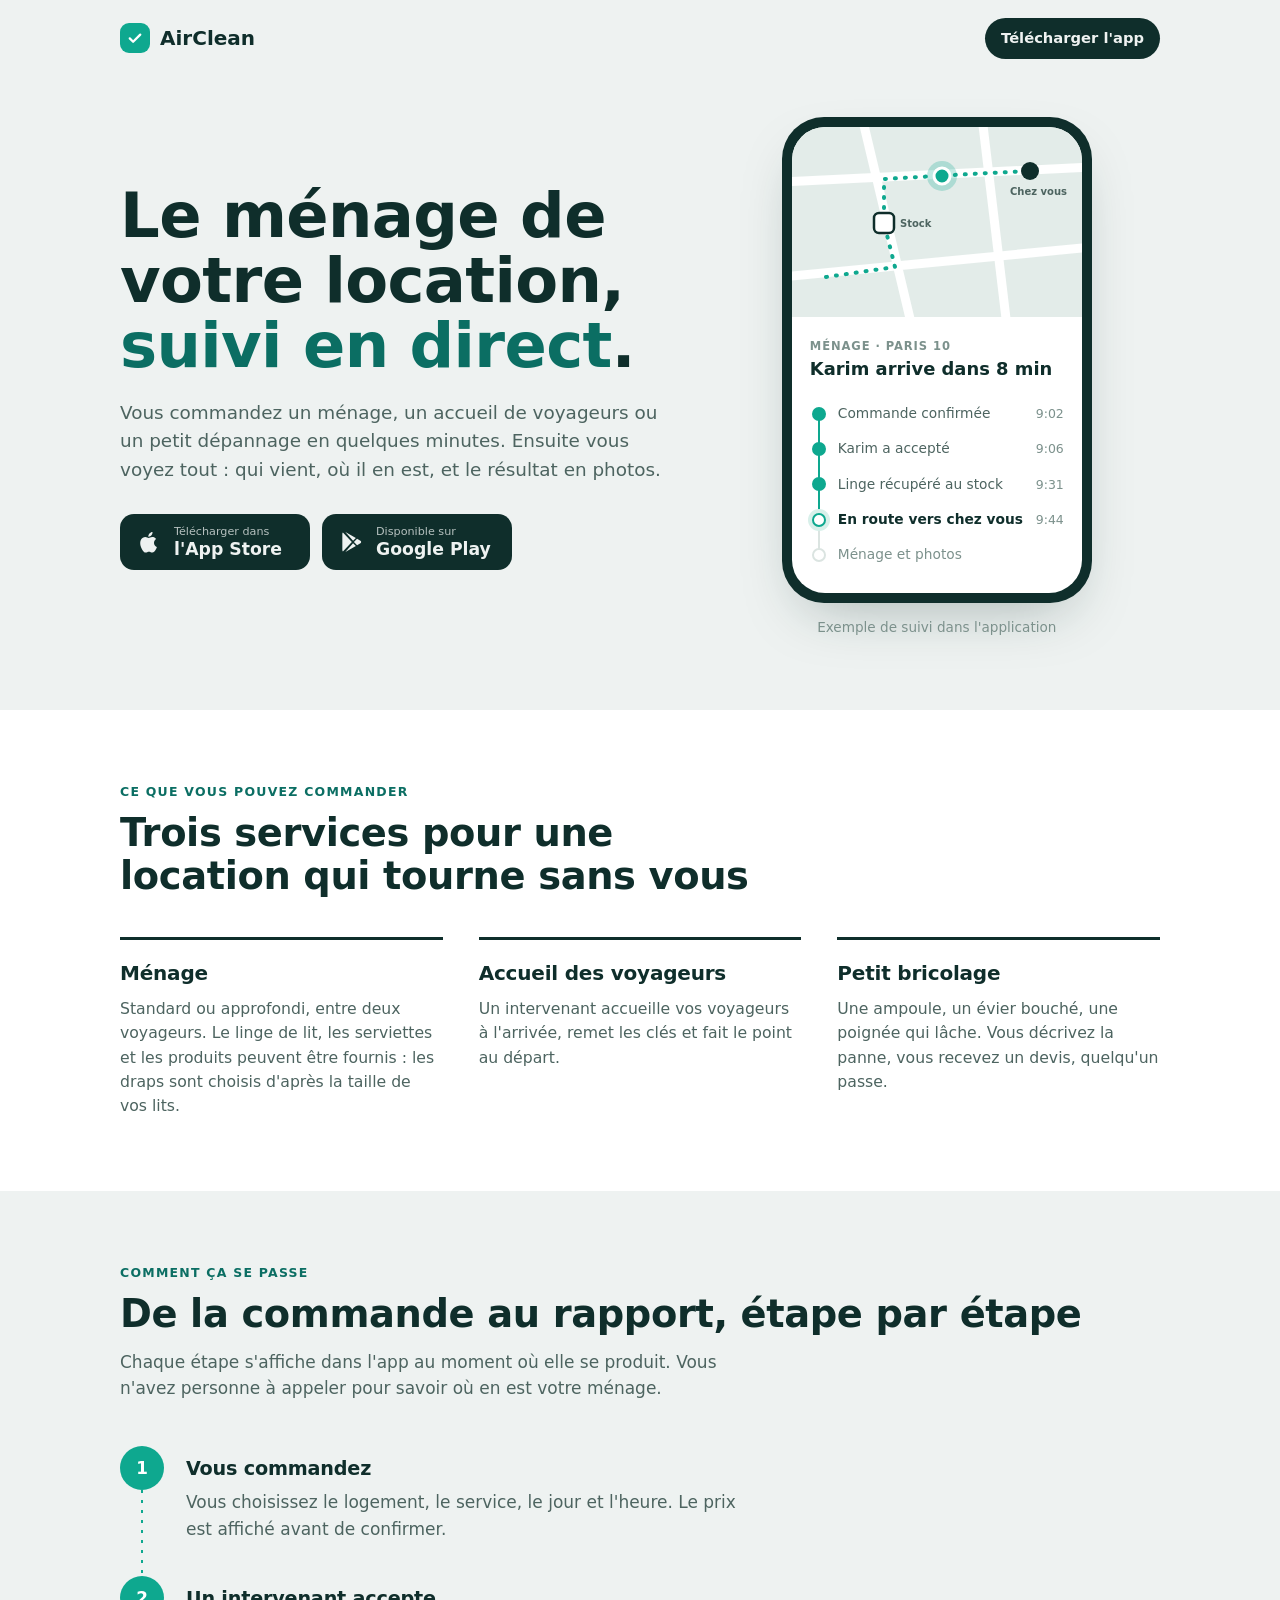
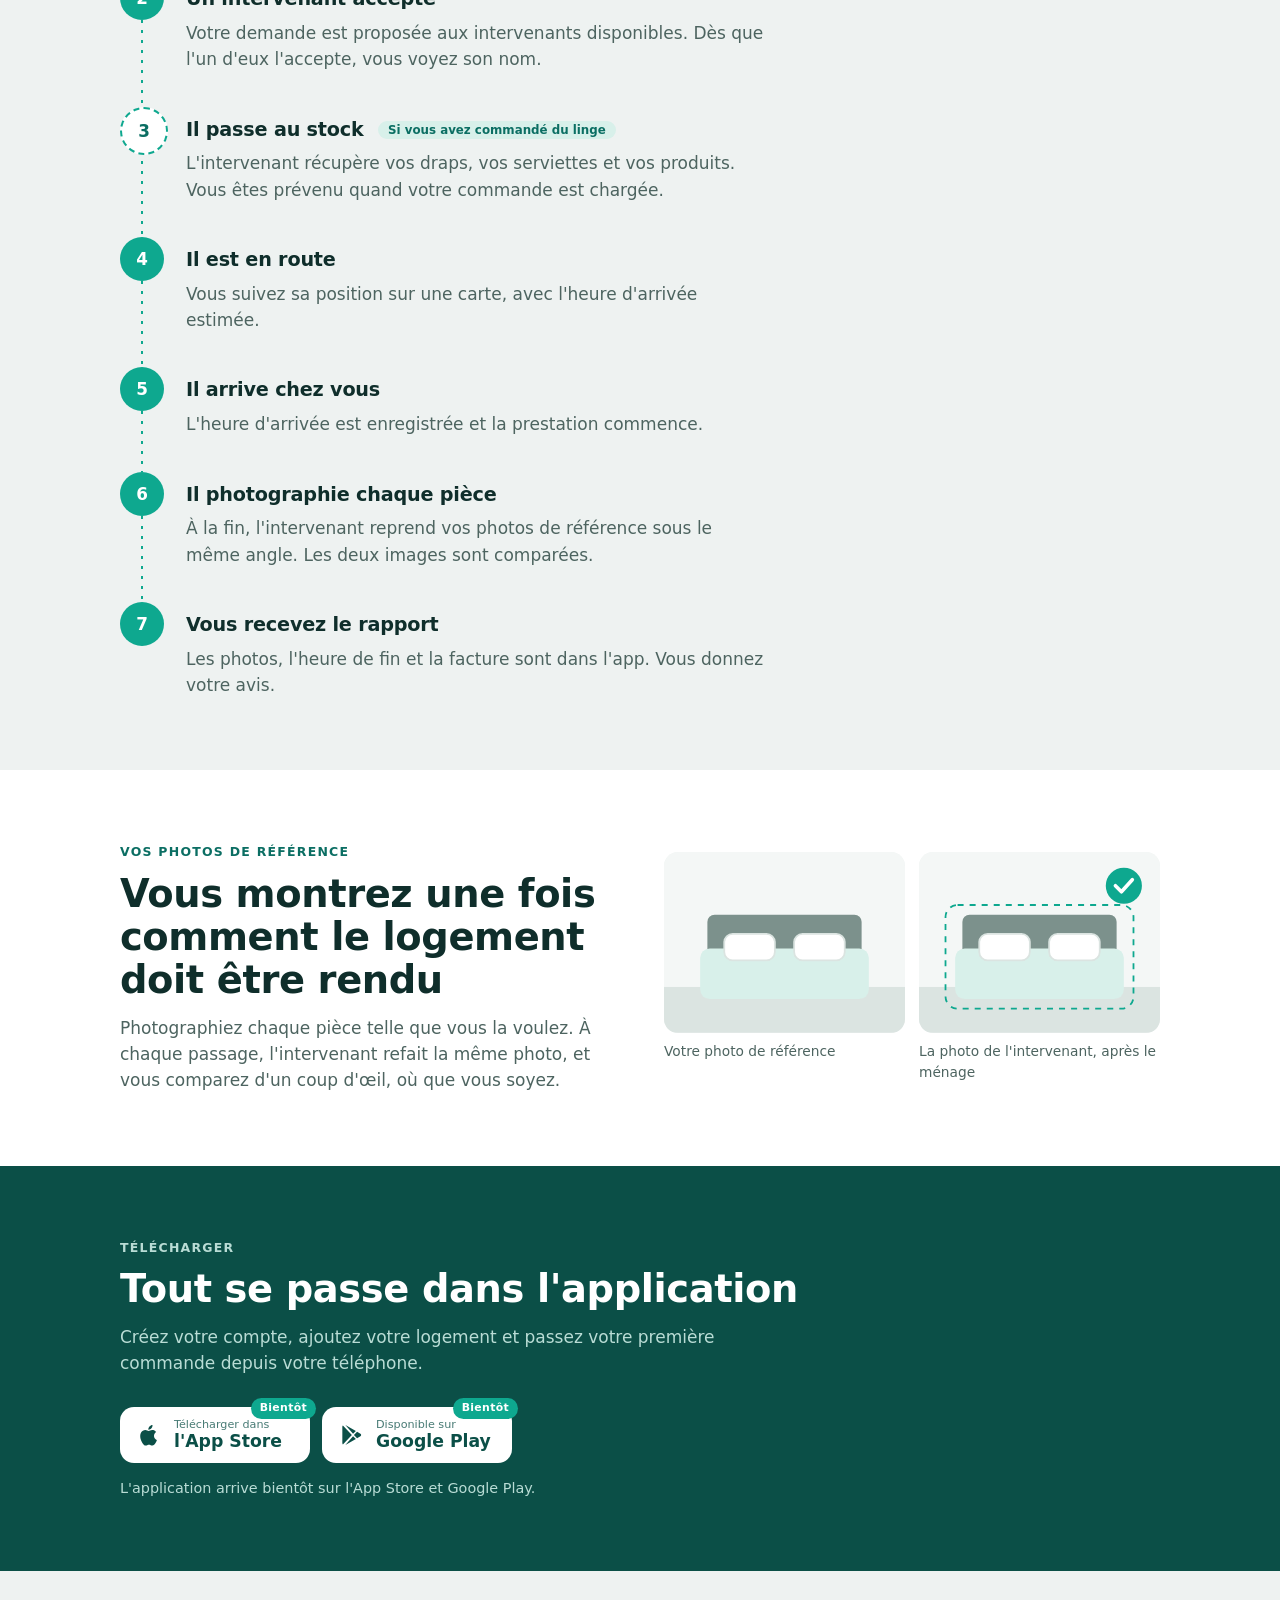
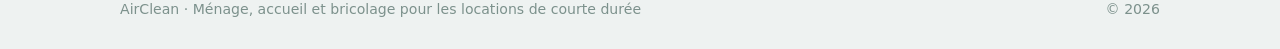
==== index.html @ 486e1930 "Add files via upload" ====
<!doctype html>
<html lang="fr">
<head>
<meta charset="utf-8">
<meta name="viewport" content="width=device-width, initial-scale=1, viewport-fit=cover">
<title>AirClean</title>
<meta name="description" content="Ménage, accueil des voyageurs et petit bricolage pour votre location de courte durée. Vous commandez dans l'app et vous suivez l'intervenant en direct, du stock jusqu'à chez vous.">
<link rel="icon" href="icon.svg" type="image/svg+xml">
<style>
/* Mise en page : une colonne large et calme ; le parcours de l'intervenant est dessiné comme un
   itinéraire (une ligne, des arrêts), parce que c'est ce que le client voit dans l'app. */
:root {
  --bg: #eef2f1;
  --surface: #ffffff;
  --surface-2: #f4f7f6;
  --line: #dbe4e1;
  --ink: #0f2e2b;
  --ink-2: #4d6460;
  --ink-3: #7c918c;
  --brand: #0ea88f;
  --brand-deep: #0b6e63;
  --brand-soft: #d8f0ea;
  --on-brand: #ffffff;
  --band: #0b4f47;
  --band-ink: #ffffff;
  --band-ink-2: #b9dcd5;
  --phone: #0f2e2b;
  --map: #e3ece9;
  --map-road: #ffffff;
  --shadow: 0 24px 60px -24px rgba(15, 46, 43, .35);

  --display: ui-rounded, "SF Pro Rounded", "Nunito", "Segoe UI", system-ui, -apple-system, Roboto, sans-serif;
  --body: system-ui, -apple-system, "Segoe UI", Roboto, "Helvetica Neue", Arial, sans-serif;
  --gutter-l: max(20px, env(safe-area-inset-left, 0px));
  --gutter-r: max(20px, env(safe-area-inset-right, 0px));
}
@media (prefers-color-scheme: dark) {
  :root:not([data-theme="light"]) {
    --bg: #0b1715; --surface: #12221f; --surface-2: #172b27; --line: #243934;
    --ink: #e9f2f0; --ink-2: #a9bdb8; --ink-3: #7f9590;
    --brand: #2cc4a9; --brand-deep: #6fdcc7; --brand-soft: #16382f; --on-brand: #06231e;
    --band: #0f2d29; --band-ink: #ffffff; --band-ink-2: #a9cfc7;
    --phone: #030807; --map: #1b302b; --map-road: #2a443e;
    --shadow: 0 24px 60px -24px rgba(0, 0, 0, .7);
    color-scheme: dark;
  }
}
:root[data-theme="dark"] {
  --bg: #0b1715; --surface: #12221f; --surface-2: #172b27; --line: #243934;
  --ink: #e9f2f0; --ink-2: #a9bdb8; --ink-3: #7f9590;
  --brand: #2cc4a9; --brand-deep: #6fdcc7; --brand-soft: #16382f; --on-brand: #06231e;
  --band: #0f2d29; --band-ink: #ffffff; --band-ink-2: #a9cfc7;
  --phone: #030807; --map: #1b302b; --map-road: #2a443e;
  --shadow: 0 24px 60px -24px rgba(0, 0, 0, .7);
  color-scheme: dark;
}

* { box-sizing: border-box; }
html { scroll-behavior: smooth; }
body {
  margin: 0; background: var(--bg); color: var(--ink);
  font: 17px/1.55 var(--body); -webkit-font-smoothing: antialiased;
}
img, svg { max-width: 100%; }
a { color: inherit; }
:focus-visible { outline: 3px solid var(--brand); outline-offset: 3px; border-radius: 6px; }
h1, h2, h3 { font-family: var(--display); text-wrap: balance; margin: 0; letter-spacing: -.01em; }
p { margin: 0; }

.wrap { max-width: 1080px; margin-inline: auto; padding-left: var(--gutter-l); padding-right: var(--gutter-r); }

/* En-tête */
.top { padding-block: 18px; }
.top .wrap { display: flex; align-items: center; justify-content: space-between; gap: 16px; }
.logo { display: inline-flex; align-items: center; gap: 10px; font: 700 1.25rem var(--display); text-decoration: none; }
.logo-mark { width: 30px; height: 30px; border-radius: 9px; background: var(--brand); display: grid; place-items: center; }
.pill {
  display: inline-block; padding: 9px 16px; border-radius: 999px; text-decoration: none;
  background: var(--ink); color: var(--bg); font-weight: 600; font-size: .92rem;
}

/* Ouverture */
.hero .wrap {
  display: grid; grid-template-columns: minmax(0, 1.1fr) minmax(0, .9fr);
  gap: 48px; align-items: center; padding-block: 40px 72px;
}
.hero h1 { font-size: clamp(2.3rem, 5.4vw, 3.9rem); line-height: 1.04; font-weight: 800; }
.hero h1 em { font-style: normal; color: var(--brand-deep); }
.lede { margin-top: 20px; font-size: 1.15rem; color: var(--ink-2); max-width: 34em; }
.stores { display: flex; flex-wrap: wrap; gap: 12px; margin-top: 30px; }
.store {
  display: inline-flex; align-items: center; gap: 12px; min-width: 190px;
  padding: 11px 18px 11px 16px; border-radius: 14px; text-decoration: none;
  background: var(--ink); color: var(--bg); position: relative;
}
.store svg { width: 26px; height: 26px; flex: none; fill: currentColor; }
.store small { display: block; font-size: .7rem; opacity: .75; line-height: 1.2; }
.store b { display: block; font: 700 1.08rem/1.2 var(--display); }
.store .soon {
  position: absolute; top: -9px; right: -6px; padding: 2px 9px; border-radius: 999px;
  background: var(--brand); color: var(--on-brand); font-size: .68rem; font-weight: 700; letter-spacing: .03em;
}
.store[aria-disabled="true"] { cursor: default; }
.hint { margin-top: 14px; font-size: .9rem; color: var(--ink-3); }

/* Téléphone d'exemple */
.phone-col { display: grid; justify-items: center; gap: 14px; }
.phone {
  width: min(100%, 310px); border-radius: 42px; padding: 10px; background: var(--phone);
  box-shadow: var(--shadow);
}
.screen { border-radius: 33px; overflow: hidden; background: var(--surface); }
.map { display: block; width: 100%; height: auto; background: var(--map); }
.map .road { stroke: var(--map-road); stroke-width: 9; stroke-linecap: round; fill: none; }
.map .route { stroke: var(--brand); stroke-width: 4; stroke-linecap: round; stroke-linejoin: round; stroke-dasharray: 1 9; fill: none; }
.map .stop { fill: var(--surface); stroke: var(--ink); stroke-width: 2.5; }
.map .home { fill: var(--ink); }
.map text { font: 600 10px var(--body); fill: var(--ink-2); }
.agent { transition: transform 1.4s cubic-bezier(.5, 0, .2, 1); }
.agent circle:first-child { fill: var(--brand); opacity: .25; }
.agent circle:last-child { fill: var(--brand); stroke: var(--surface); stroke-width: 3; }
.status { padding: 14px 18px 4px; }
.status small { color: var(--ink-3); font-size: .72rem; text-transform: uppercase; letter-spacing: .08em; font-weight: 600; }
.status strong { display: block; font: 700 1.12rem/1.3 var(--display); min-height: 1.5em; }
.track { list-style: none; margin: 0; padding: 8px 18px 20px; }
.track li {
  display: grid; grid-template-columns: 18px 1fr auto; gap: 10px; align-items: center;
  padding-block: 7px; font-size: .86rem; color: var(--ink-3); position: relative;
}
.track li::before {
  content: ""; width: 10px; height: 10px; border-radius: 50%; justify-self: center;
  border: 2px solid var(--line); background: var(--surface); z-index: 1;
}
.track li + li::after {
  content: ""; position: absolute; left: 8px; top: -50%; height: 100%; width: 2px; background: var(--line);
}
.track li.done { color: var(--ink-2); }
.track li.done::before { background: var(--brand); border-color: var(--brand); }
.track li.done + li::after, .track li.now::after { background: var(--brand); }
.track li.now { color: var(--ink); font-weight: 650; }
.track li.now::before { border-color: var(--brand); box-shadow: 0 0 0 4px var(--brand-soft); }
.track time { font-variant-numeric: tabular-nums; font-size: .78rem; color: var(--ink-3); font-weight: 400; }
.caption { font-size: .85rem; color: var(--ink-3); }

/* Sections */
section { padding-block: 72px; }
.eyebrow { font-size: .78rem; font-weight: 700; letter-spacing: .1em; text-transform: uppercase; color: var(--brand-deep); }
h2 { font-size: clamp(1.7rem, 3.4vw, 2.4rem); line-height: 1.12; font-weight: 800; margin-top: 10px; }
.intro { margin-top: 14px; color: var(--ink-2); max-width: 38em; }

.services { background: var(--surface); }
.three { display: grid; grid-template-columns: repeat(3, minmax(0, 1fr)); gap: 36px; margin-top: 40px; }
.three > div { border-top: 3px solid var(--ink); padding-top: 18px; }
.three h3 { font-size: 1.25rem; }
.three p { margin-top: 8px; color: var(--ink-2); font-size: .98rem; }

/* Le parcours, dessiné comme un itinéraire */
.route-list { list-style: none; margin: 44px 0 0; padding: 0; max-width: 720px; counter-reset: stop; }
.route-list li {
  counter-increment: stop; position: relative;
  display: grid; grid-template-columns: 44px minmax(0, 1fr); gap: 22px; padding-bottom: 34px;
}
.route-list li:last-child { padding-bottom: 0; }
.route-list li::before {
  content: counter(stop); width: 44px; height: 44px; border-radius: 50%; z-index: 1;
  display: grid; place-items: center; background: var(--brand); color: var(--on-brand);
  font: 800 1.05rem var(--display);
}
.route-list li:not(:last-child)::after {
  content: ""; position: absolute; left: 21px; top: 44px; bottom: 0; width: 2px;
  background: repeating-linear-gradient(to bottom, var(--brand) 0 3px, transparent 3px 10px);
}
.route-list li.detour::before { background: var(--surface); color: var(--brand-deep); border: 2px dashed var(--brand); }
.route-list h3 { font-size: 1.2rem; padding-top: 8px; }
.route-list p { margin-top: 6px; color: var(--ink-2); max-width: 34em; }
.tag {
  display: inline-block; margin-left: 8px; padding: 2px 10px; border-radius: 999px; vertical-align: middle;
  background: var(--brand-soft); color: var(--brand-deep); font: 600 .74rem var(--body); letter-spacing: 0;
}

/* Photos de référence */
.proof { background: var(--surface); }
.proof .wrap { display: grid; grid-template-columns: minmax(0, 1fr) minmax(0, 1fr); gap: 48px; align-items: center; }
.pair { display: grid; grid-template-columns: 1fr 1fr; gap: 14px; }
.pair figure { margin: 0; }
.pair svg { display: block; width: 100%; height: auto; border-radius: 14px; background: var(--surface-2); }
.pair .wall { fill: var(--surface-2); }
.pair .floor { fill: var(--line); }
.pair .bed { fill: var(--brand-soft); }
.pair .frame { fill: var(--ink-3); }
.pair .pillow { fill: var(--surface); stroke: var(--line); stroke-width: 1.5; }
.pair .guide { fill: none; stroke: var(--brand); stroke-width: 1.5; stroke-dasharray: 5 5; }
.pair .ok { fill: var(--brand); }
.pair .tick { fill: none; stroke: var(--on-brand); stroke-width: 3; stroke-linecap: round; stroke-linejoin: round; }
.pair figcaption { margin-top: 8px; font-size: .86rem; color: var(--ink-2); }

/* Téléchargement */
.get { background: var(--band); color: var(--band-ink); text-align: left; }
.get .eyebrow { color: var(--band-ink-2); }
.get .intro, .get .hint { color: var(--band-ink-2); }
.get .store { background: var(--band-ink); color: var(--band); }

footer { padding-block: 28px; font-size: .88rem; color: var(--ink-3); }
footer .wrap { display: flex; flex-wrap: wrap; gap: 8px 24px; justify-content: space-between; }

@media (max-width: 820px) {
  .hero .wrap, .proof .wrap { grid-template-columns: minmax(0, 1fr); gap: 40px; }
  .hero .wrap { padding-block: 20px 56px; }
  .three { grid-template-columns: minmax(0, 1fr); gap: 26px; }
  section { padding-block: 56px; }
  .route-list li { gap: 16px; }
  .tag { margin: 6px 0 0; display: table; }
}
@media (prefers-reduced-motion: reduce) {
  html { scroll-behavior: auto; }
  .agent { transition: none; }
}
</style>
</head>
<body>

<header class="top">
  <div class="wrap">
    <a class="logo" href="#" aria-label="AirClean, accueil">
      <span class="logo-mark" aria-hidden="true">
        <svg viewBox="0 0 24 24" width="18" height="18"><path d="M5 12.5l4.5 4.5L19 7.5" fill="none" stroke="#fff" stroke-width="3" stroke-linecap="round" stroke-linejoin="round"/></svg>
      </span>
      AirClean
    </a>
    <a class="pill" href="#telecharger">Télécharger l'app</a>
  </div>
</header>

<main>
  <div class="hero">
    <div class="wrap">
      <div>
        <h1>Le ménage de votre location, <em>suivi en direct</em>.</h1>
        <p class="lede">Vous commandez un ménage, un accueil de voyageurs ou un petit dépannage en quelques minutes. Ensuite vous voyez tout : qui vient, où il en est, et le résultat en photos.</p>
        <div class="stores">
          <a class="store" data-store="ios" href="#telecharger">
            <svg viewBox="0 0 24 24" aria-hidden="true"><path d="M16.6 12.7c0-2.3 1.9-3.4 2-3.5-1.1-1.6-2.8-1.8-3.4-1.8-1.4-.2-2.8.8-3.5.8-.7 0-1.9-.8-3.1-.8-1.6 0-3.1.9-3.9 2.4-1.7 2.9-.4 7.2 1.2 9.5.8 1.2 1.7 2.4 3 2.4 1.2-.1 1.7-.8 3.1-.8s1.9.8 3.1.7c1.3 0 2.1-1.2 2.9-2.3.9-1.3 1.3-2.6 1.3-2.7-.1 0-2.7-1-2.7-3.9zM14.3 5.8c.6-.8 1.1-1.9.9-3-.9 0-2.1.6-2.8 1.4-.6.7-1.1 1.8-1 2.9 1.1.1 2.2-.5 2.9-1.3z"/></svg>
            <span><small>Télécharger dans</small><b>l'App Store</b></span>
          </a>
          <a class="store" data-store="android" href="#telecharger">
            <svg viewBox="0 0 24 24" aria-hidden="true"><path d="M4.5 3.3c-.3.3-.5.7-.5 1.3v14.8c0 .6.2 1 .5 1.3l8.3-8.7zM13.9 13.1l2.6 2.7-9.7 5.5zM13.9 10.9L6.8 2.7l9.7 5.5zM17.6 9l3.1 1.8c.9.5.9 1.9 0 2.4L17.6 15l-2.9-3z"/></svg>
            <span><small>Disponible sur</small><b>Google Play</b></span>
          </a>
        </div>
      </div>

      <div class="phone-col">
        <div class="phone" aria-label="Exemple d'écran de suivi dans l'application">
          <div class="screen">
            <svg class="map" viewBox="0 0 290 190" role="img" aria-label="Carte : l'intervenant passe par le stock puis se rend au logement">
              <path class="road" d="M-10 150 L300 120"/>
              <path class="road" d="M70 -10 L120 200"/>
              <path class="road" d="M190 -10 L215 200"/>
              <path class="road" d="M-10 55 L300 40"/>
              <path class="route" d="M34 150 L103 140 L92 96 L92 52 L196 46 L238 44"/>
              <rect class="stop" x="82" y="86" width="20" height="20" rx="5"/>
              <text x="108" y="100">Stock</text>
              <circle class="home" cx="238" cy="44" r="9"/>
              <text x="218" y="68">Chez vous</text>
              <g class="agent" id="agent" style="transform: translate(150px, 49px)">
                <circle r="15"/><circle r="8"/>
              </g>
            </svg>
            <div class="status">
              <small>Ménage · Paris 10</small>
              <strong id="status">Karim arrive dans 8 min</strong>
            </div>
            <ol class="track" id="track">
              <li class="done"><span>Commande confirmée</span><time>9:02</time></li>
              <li class="done"><span>Karim a accepté</span><time>9:06</time></li>
              <li class="done"><span>Linge récupéré au stock</span><time>9:31</time></li>
              <li class="now"><span>En route vers chez vous</span><time>9:44</time></li>
              <li><span>Ménage et photos</span><time></time></li>
            </ol>
          </div>
        </div>
        <p class="caption">Exemple de suivi dans l'application</p>
      </div>
    </div>
  </div>

  <section class="services">
    <div class="wrap">
      <p class="eyebrow">Ce que vous pouvez commander</p>
      <h2>Trois services pour une location qui tourne sans vous</h2>
      <div class="three">
        <div>
          <h3>Ménage</h3>
          <p>Standard ou approfondi, entre deux voyageurs. Le linge de lit, les serviettes et les produits peuvent être fournis : les draps sont choisis d'après la taille de vos lits.</p>
        </div>
        <div>
          <h3>Accueil des voyageurs</h3>
          <p>Un intervenant accueille vos voyageurs à l'arrivée, remet les clés et fait le point au départ.</p>
        </div>
        <div>
          <h3>Petit bricolage</h3>
          <p>Une ampoule, un évier bouché, une poignée qui lâche. Vous décrivez la panne, vous recevez un devis, quelqu'un passe.</p>
        </div>
      </div>
    </div>
  </section>

  <section id="comment">
    <div class="wrap">
      <p class="eyebrow">Comment ça se passe</p>
      <h2>De la commande au rapport, étape par étape</h2>
      <p class="intro">Chaque étape s'affiche dans l'app au moment où elle se produit. Vous n'avez personne à appeler pour savoir où en est votre ménage.</p>

      <ol class="route-list">
        <li>
          <div>
            <h3>Vous commandez</h3>
            <p>Vous choisissez le logement, le service, le jour et l'heure. Le prix est affiché avant de confirmer.</p>
          </div>
        </li>
        <li>
          <div>
            <h3>Un intervenant accepte</h3>
            <p>Votre demande est proposée aux intervenants disponibles. Dès que l'un d'eux l'accepte, vous voyez son nom.</p>
          </div>
        </li>
        <li class="detour">
          <div>
            <h3>Il passe au stock <span class="tag">Si vous avez commandé du linge</span></h3>
            <p>L'intervenant récupère vos draps, vos serviettes et vos produits. Vous êtes prévenu quand votre commande est chargée.</p>
          </div>
        </li>
        <li>
          <div>
            <h3>Il est en route</h3>
            <p>Vous suivez sa position sur une carte, avec l'heure d'arrivée estimée.</p>
          </div>
        </li>
        <li>
          <div>
            <h3>Il arrive chez vous</h3>
            <p>L'heure d'arrivée est enregistrée et la prestation commence.</p>
          </div>
        </li>
        <li>
          <div>
            <h3>Il photographie chaque pièce</h3>
            <p>À la fin, l'intervenant reprend vos photos de référence sous le même angle. Les deux images sont comparées.</p>
          </div>
        </li>
        <li>
          <div>
            <h3>Vous recevez le rapport</h3>
            <p>Les photos, l'heure de fin et la facture sont dans l'app. Vous donnez votre avis.</p>
          </div>
        </li>
      </ol>
    </div>
  </section>

  <section class="proof">
    <div class="wrap">
      <div>
        <p class="eyebrow">Vos photos de référence</p>
        <h2>Vous montrez une fois comment le logement doit être rendu</h2>
        <p class="intro">Photographiez chaque pièce telle que vous la voulez. À chaque passage, l'intervenant refait la même photo, et vous comparez d'un coup d'œil, où que vous soyez.</p>
      </div>
      <div class="pair" aria-hidden="true">
        <figure>
          <svg viewBox="0 0 200 150">
            <rect class="wall" width="200" height="150"/><rect class="floor" y="112" width="200" height="38"/>
            <rect class="frame" x="36" y="52" width="128" height="34" rx="6"/>
            <rect class="bed" x="30" y="80" width="140" height="42" rx="8"/>
            <rect class="pillow" x="50" y="68" width="42" height="22" rx="7"/><rect class="pillow" x="108" y="68" width="42" height="22" rx="7"/>
          </svg>
          <figcaption>Votre photo de référence</figcaption>
        </figure>
        <figure>
          <svg viewBox="0 0 200 150">
            <rect class="wall" width="200" height="150"/><rect class="floor" y="112" width="200" height="38"/>
            <rect class="frame" x="36" y="52" width="128" height="34" rx="6"/>
            <rect class="bed" x="30" y="80" width="140" height="42" rx="8"/>
            <rect class="pillow" x="50" y="68" width="42" height="22" rx="7"/><rect class="pillow" x="108" y="68" width="42" height="22" rx="7"/>
            <rect class="guide" x="22" y="44" width="156" height="86" rx="10"/>
            <circle class="ok" cx="170" cy="28" r="15"/><path class="tick" d="M163 28l5 5 9-10"/>
          </svg>
          <figcaption>La photo de l'intervenant, après le ménage</figcaption>
        </figure>
      </div>
    </div>
  </section>

  <section class="get" id="telecharger">
    <div class="wrap">
      <p class="eyebrow">Télécharger</p>
      <h2>Tout se passe dans l'application</h2>
      <p class="intro">Créez votre compte, ajoutez votre logement et passez votre première commande depuis votre téléphone.</p>
      <div class="stores">
        <a class="store" data-store="ios" data-final href="#telecharger">
          <svg viewBox="0 0 24 24" aria-hidden="true"><path d="M16.6 12.7c0-2.3 1.9-3.4 2-3.5-1.1-1.6-2.8-1.8-3.4-1.8-1.4-.2-2.8.8-3.5.8-.7 0-1.9-.8-3.1-.8-1.6 0-3.1.9-3.9 2.4-1.7 2.9-.4 7.2 1.2 9.5.8 1.2 1.7 2.4 3 2.4 1.2-.1 1.7-.8 3.1-.8s1.9.8 3.1.7c1.3 0 2.1-1.2 2.9-2.3.9-1.3 1.3-2.6 1.3-2.7-.1 0-2.7-1-2.7-3.9zM14.3 5.8c.6-.8 1.1-1.9.9-3-.9 0-2.1.6-2.8 1.4-.6.7-1.1 1.8-1 2.9 1.1.1 2.2-.5 2.9-1.3z"/></svg>
          <span><small>Télécharger dans</small><b>l'App Store</b></span>
        </a>
        <a class="store" data-store="android" data-final href="#telecharger">
          <svg viewBox="0 0 24 24" aria-hidden="true"><path d="M4.5 3.3c-.3.3-.5.7-.5 1.3v14.8c0 .6.2 1 .5 1.3l8.3-8.7zM13.9 13.1l2.6 2.7-9.7 5.5zM13.9 10.9L6.8 2.7l9.7 5.5zM17.6 9l3.1 1.8c.9.5.9 1.9 0 2.4L17.6 15l-2.9-3z"/></svg>
          <span><small>Disponible sur</small><b>Google Play</b></span>
        </a>
      </div>
      <p class="hint" id="soon-note" hidden>L'application arrive bientôt sur l'App Store et Google Play.</p>
    </div>
  </section>
</main>

<footer>
  <div class="wrap">
    <span>AirClean · Ménage, accueil et bricolage pour les locations de courte durée</span>
    <span>© 2026</span>
  </div>
</footer>

<script>
/* ─── À RENSEIGNER le jour de la sortie : adresses des fiches sur les stores. ───
   Tant qu'une adresse est vide, le bouton porte la mention « Bientôt » et ne mène nulle part. */
var STORES = {
  ios: "",      // ex. https://apps.apple.com/fr/app/…/id…
  android: ""   // ex. https://play.google.com/store/apps/details?id=com.airclean.client
};

(function () {
  var missing = false;
  document.querySelectorAll(".store").forEach(function (a) {
    var url = STORES[a.dataset.store];
    if (url) { a.href = url; a.rel = "noopener"; return; }
    missing = true;
    if (a.hasAttribute("data-final")) {
      a.setAttribute("aria-disabled", "true");
      a.removeAttribute("href");
      var s = document.createElement("span");
      s.className = "soon"; s.textContent = "Bientôt";
      a.appendChild(s);
    }
  });
  document.getElementById("soon-note").hidden = !missing;

  /* Le téléphone d'exemple rejoue le suivi. Sans animation demandée, il reste sur « en route ». */
  if (window.matchMedia("(prefers-reduced-motion: reduce)").matches) return;
  var steps = [
    { at: [34, 150], text: "Recherche d'un intervenant" },
    { at: [34, 150], text: "Karim se rend au stock" },
    { at: [92, 96],  text: "Votre linge est chargé" },
    { at: [150, 49], text: "Karim arrive dans 8 min" },
    { at: [238, 44], text: "Karim est sur place" }
  ];
  var rows = document.querySelectorAll("#track li");
  var agent = document.getElementById("agent");
  var status = document.getElementById("status");
  var i = 3;
  setInterval(function () {
    i = (i + 1) % steps.length;
    rows.forEach(function (li, n) { li.className = n < i ? "done" : n === i ? "now" : ""; });
    agent.style.transform = "translate(" + steps[i].at[0] + "px, " + steps[i].at[1] + "px)";
    status.textContent = steps[i].text;
  }, 2800);
})();
</script>
</body>
</html>
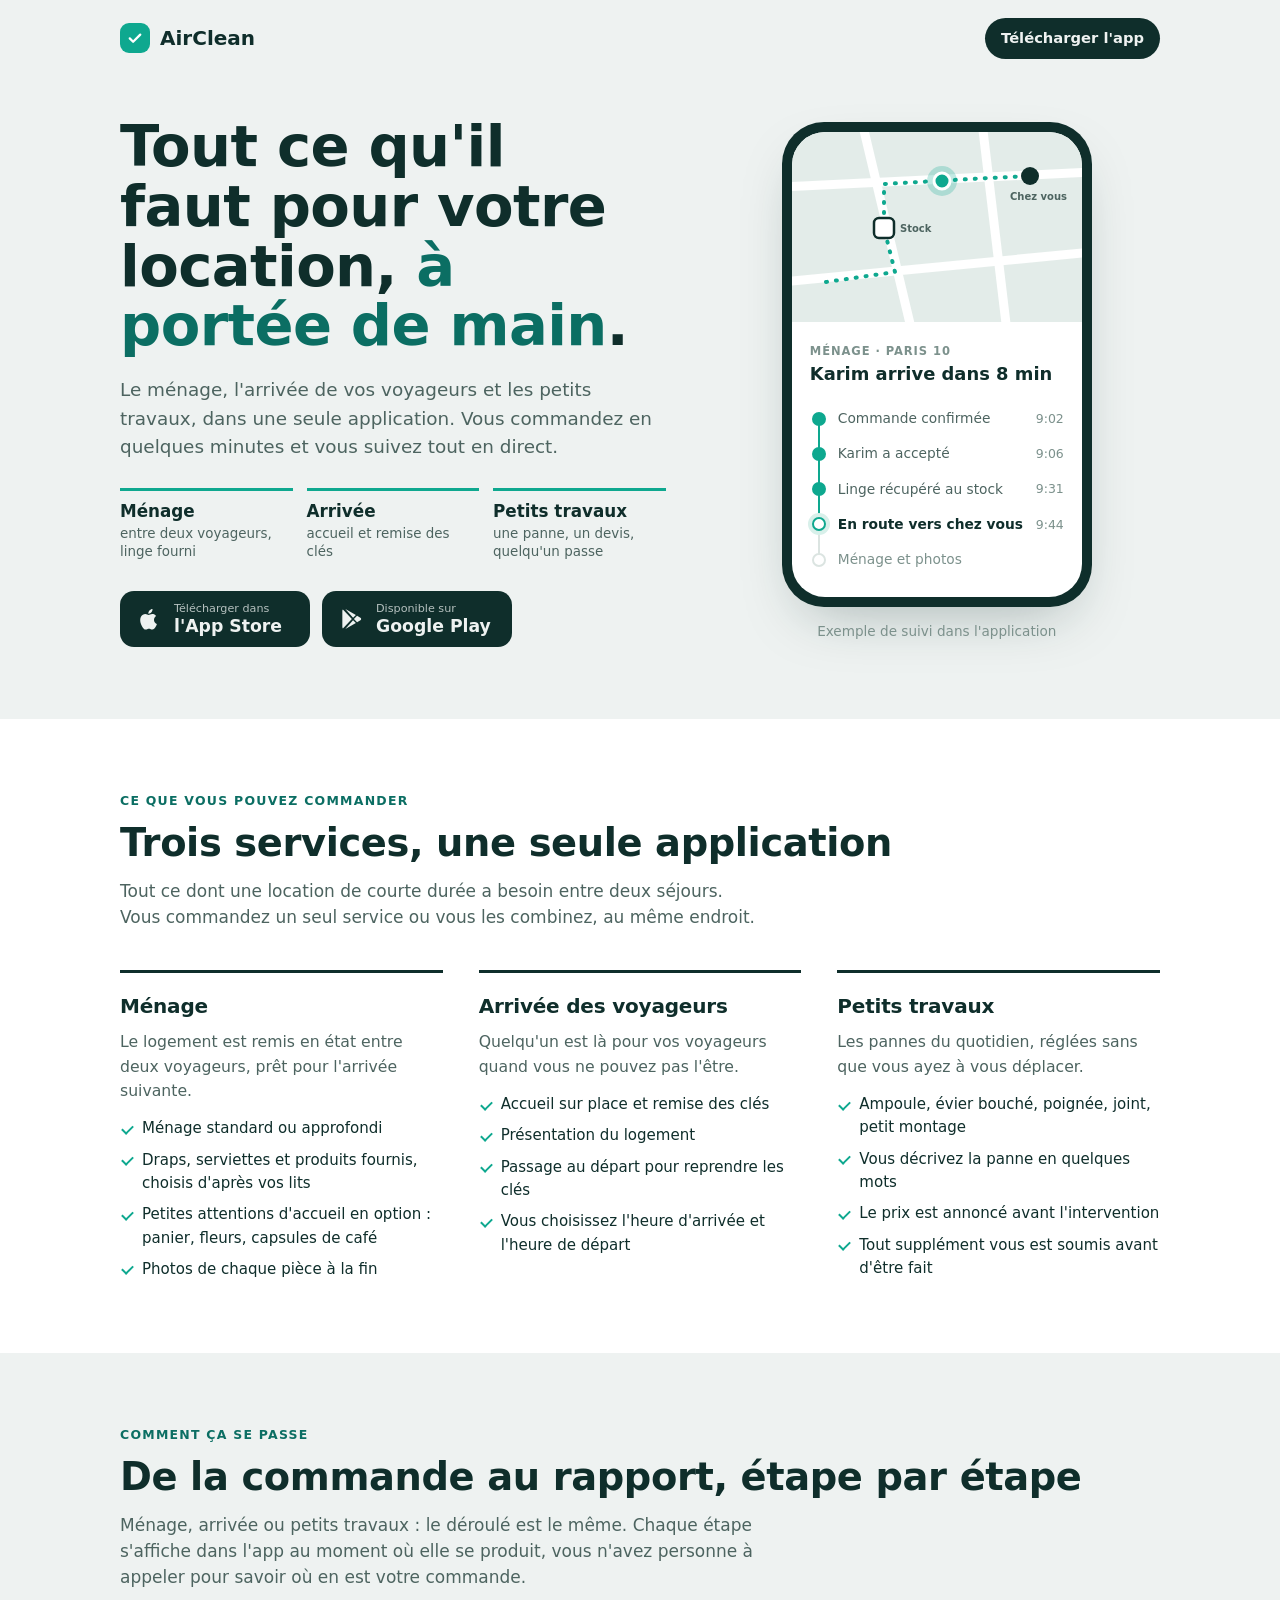
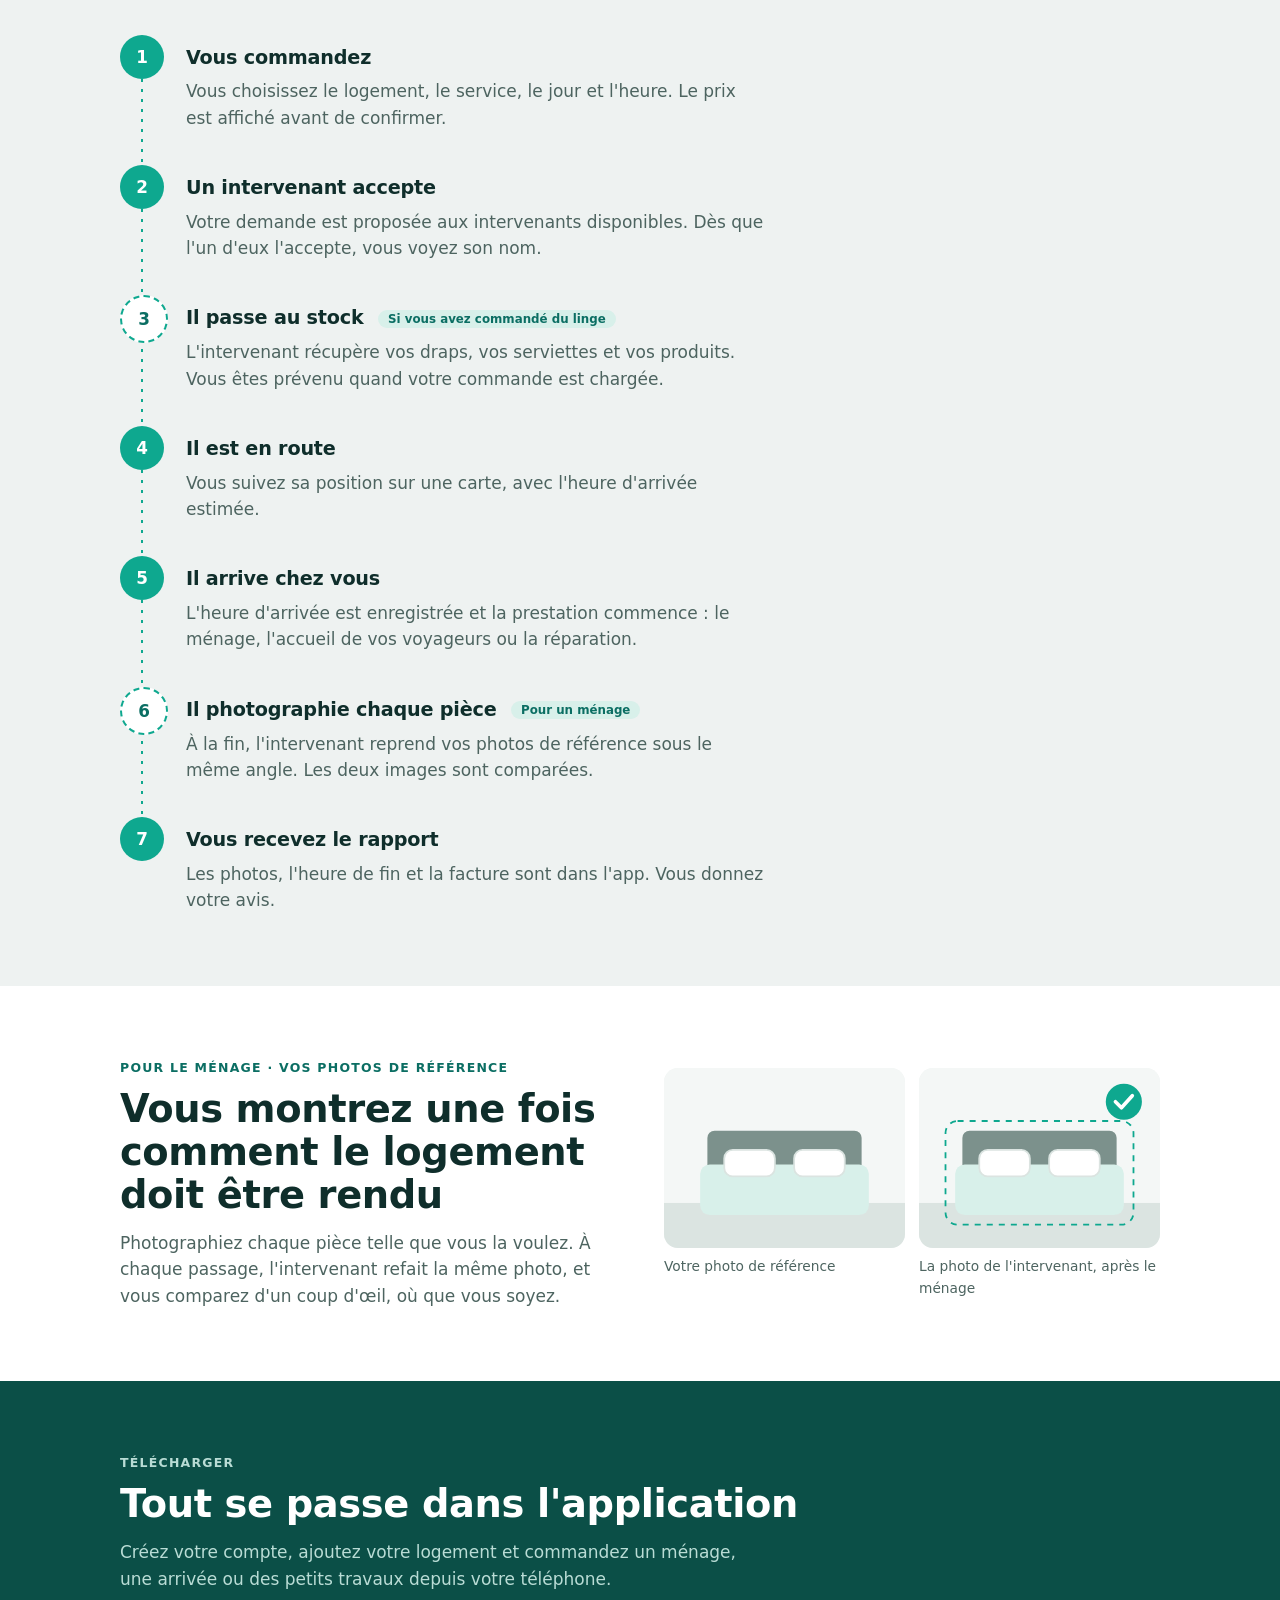
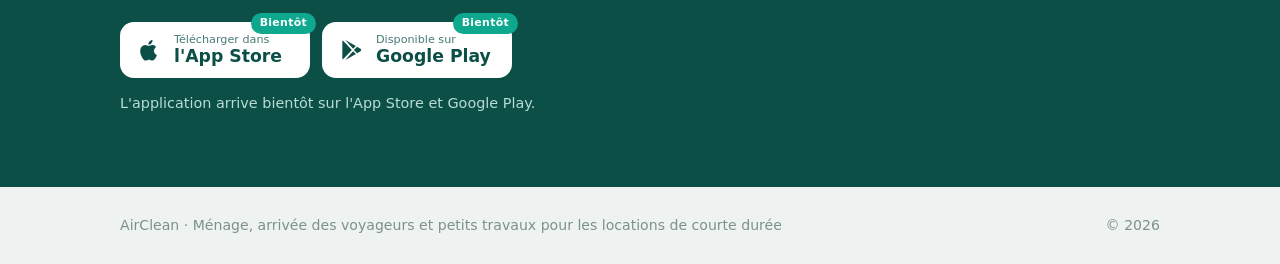
==== commit 0e9dfcc0: "Add files via upload" ====
--- a/index.html
+++ b/index.html
@@ -4,7 +4,7 @@
 <meta charset="utf-8">
 <meta name="viewport" content="width=device-width, initial-scale=1, viewport-fit=cover">
 <title>AirClean</title>
-<meta name="description" content="Ménage, accueil des voyageurs et petit bricolage pour votre location de courte durée. Vous commandez dans l'app et vous suivez l'intervenant en direct, du stock jusqu'à chez vous.">
+<meta name="description" content="Le ménage, l'arrivée des voyageurs et les petits travaux de votre location de courte durée, dans une seule application. Vous commandez en quelques minutes et vous suivez tout en direct.">
 <link rel="icon" href="icon.svg" type="image/svg+xml">
 <style>
 /* Mise en page : une colonne large et calme ; le parcours de l'intervenant est dessiné comme un
@@ -84,9 +84,13 @@
   display: grid; grid-template-columns: minmax(0, 1.1fr) minmax(0, .9fr);
   gap: 48px; align-items: center; padding-block: 40px 72px;
 }
-.hero h1 { font-size: clamp(2.3rem, 5.4vw, 3.9rem); line-height: 1.04; font-weight: 800; }
+.hero h1 { font-size: clamp(2.2rem, 5vw, 3.6rem); line-height: 1.04; font-weight: 800; }
 .hero h1 em { font-style: normal; color: var(--brand-deep); }
 .lede { margin-top: 20px; font-size: 1.15rem; color: var(--ink-2); max-width: 34em; }
+.trio { list-style: none; margin: 26px 0 0; padding: 0; display: grid; grid-template-columns: repeat(3, minmax(0, 1fr)); gap: 14px; max-width: 34em; }
+.trio a { display: block; height: 100%; padding-top: 10px; border-top: 3px solid var(--brand); text-decoration: none; }
+.trio b { display: block; font: 700 1.05rem/1.25 var(--display); }
+.trio span { display: block; margin-top: 3px; font-size: .84rem; line-height: 1.35; color: var(--ink-2); }
 .stores { display: flex; flex-wrap: wrap; gap: 12px; margin-top: 30px; }
 .store {
   display: inline-flex; align-items: center; gap: 12px; min-width: 190px;
@@ -153,6 +157,10 @@
 .three > div { border-top: 3px solid var(--ink); padding-top: 18px; }
 .three h3 { font-size: 1.25rem; }
 .three p { margin-top: 8px; color: var(--ink-2); font-size: .98rem; }
+.three ul { list-style: none; margin: 14px 0 0; padding: 0; display: grid; gap: 8px; font-size: .94rem; }
+.three li { position: relative; padding-left: 22px; }
+.three li::before { content: ""; position: absolute; left: 2px; top: .5em; width: 9px; height: 5px; border-left: 2px solid var(--brand); border-bottom: 2px solid var(--brand); transform: rotate(-45deg); }
+.three > div, .route-list li { scroll-margin-top: 20px; }
 
 /* Le parcours, dessiné comme un itinéraire */
 .route-list { list-style: none; margin: 44px 0 0; padding: 0; max-width: 720px; counter-reset: stop; }
@@ -235,8 +243,13 @@
   <div class="hero">
     <div class="wrap">
       <div>
-        <h1>Le ménage de votre location, <em>suivi en direct</em>.</h1>
-        <p class="lede">Vous commandez un ménage, un accueil de voyageurs ou un petit dépannage en quelques minutes. Ensuite vous voyez tout : qui vient, où il en est, et le résultat en photos.</p>
+        <h1>Tout ce qu'il faut pour votre location, <em>à portée de main</em>.</h1>
+        <p class="lede">Le ménage, l'arrivée de vos voyageurs et les petits travaux, dans une seule application. Vous commandez en quelques minutes et vous suivez tout en direct.</p>
+        <ul class="trio">
+          <li><a href="#menage"><b>Ménage</b><span>entre deux voyageurs, linge fourni</span></a></li>
+          <li><a href="#arrivee"><b>Arrivée</b><span>accueil et remise des clés</span></a></li>
+          <li><a href="#travaux"><b>Petits travaux</b><span>une panne, un devis, quelqu'un passe</span></a></li>
+        </ul>
         <div class="stores">
           <a class="store" data-store="ios" href="#telecharger">
             <svg viewBox="0 0 24 24" aria-hidden="true"><path d="M16.6 12.7c0-2.3 1.9-3.4 2-3.5-1.1-1.6-2.8-1.8-3.4-1.8-1.4-.2-2.8.8-3.5.8-.7 0-1.9-.8-3.1-.8-1.6 0-3.1.9-3.9 2.4-1.7 2.9-.4 7.2 1.2 9.5.8 1.2 1.7 2.4 3 2.4 1.2-.1 1.7-.8 3.1-.8s1.9.8 3.1.7c1.3 0 2.1-1.2 2.9-2.3.9-1.3 1.3-2.6 1.3-2.7-.1 0-2.7-1-2.7-3.9zM14.3 5.8c.6-.8 1.1-1.9.9-3-.9 0-2.1.6-2.8 1.4-.6.7-1.1 1.8-1 2.9 1.1.1 2.2-.5 2.9-1.3z"/></svg>
@@ -284,22 +297,41 @@
     </div>
   </div>
 
-  <section class="services">
+  <section class="services" id="services">
     <div class="wrap">
       <p class="eyebrow">Ce que vous pouvez commander</p>
-      <h2>Trois services pour une location qui tourne sans vous</h2>
+      <h2>Trois services, une seule application</h2>
+      <p class="intro">Tout ce dont une location de courte durée a besoin entre deux séjours. Vous commandez un seul service ou vous les combinez, au même endroit.</p>
       <div class="three">
-        <div>
+        <div id="menage">
           <h3>Ménage</h3>
-          <p>Standard ou approfondi, entre deux voyageurs. Le linge de lit, les serviettes et les produits peuvent être fournis : les draps sont choisis d'après la taille de vos lits.</p>
+          <p>Le logement est remis en état entre deux voyageurs, prêt pour l'arrivée suivante.</p>
+          <ul>
+            <li>Ménage standard ou approfondi</li>
+            <li>Draps, serviettes et produits fournis, choisis d'après vos lits</li>
+            <li>Petites attentions d'accueil en option : panier, fleurs, capsules de café</li>
+            <li>Photos de chaque pièce à la fin</li>
+          </ul>
         </div>
-        <div>
-          <h3>Accueil des voyageurs</h3>
-          <p>Un intervenant accueille vos voyageurs à l'arrivée, remet les clés et fait le point au départ.</p>
+        <div id="arrivee">
+          <h3>Arrivée des voyageurs</h3>
+          <p>Quelqu'un est là pour vos voyageurs quand vous ne pouvez pas l'être.</p>
+          <ul>
+            <li>Accueil sur place et remise des clés</li>
+            <li>Présentation du logement</li>
+            <li>Passage au départ pour reprendre les clés</li>
+            <li>Vous choisissez l'heure d'arrivée et l'heure de départ</li>
+          </ul>
         </div>
-        <div>
-          <h3>Petit bricolage</h3>
-          <p>Une ampoule, un évier bouché, une poignée qui lâche. Vous décrivez la panne, vous recevez un devis, quelqu'un passe.</p>
+        <div id="travaux">
+          <h3>Petits travaux</h3>
+          <p>Les pannes du quotidien, réglées sans que vous ayez à vous déplacer.</p>
+          <ul>
+            <li>Ampoule, évier bouché, poignée, joint, petit montage</li>
+            <li>Vous décrivez la panne en quelques mots</li>
+            <li>Le prix est annoncé avant l'intervention</li>
+            <li>Tout supplément vous est soumis avant d'être fait</li>
+          </ul>
         </div>
       </div>
     </div>
@@ -309,7 +341,7 @@
     <div class="wrap">
       <p class="eyebrow">Comment ça se passe</p>
       <h2>De la commande au rapport, étape par étape</h2>
-      <p class="intro">Chaque étape s'affiche dans l'app au moment où elle se produit. Vous n'avez personne à appeler pour savoir où en est votre ménage.</p>
+      <p class="intro">Ménage, arrivée ou petits travaux : le déroulé est le même. Chaque étape s'affiche dans l'app au moment où elle se produit, vous n'avez personne à appeler pour savoir où en est votre commande.</p>
 
       <ol class="route-list">
         <li>
@@ -339,12 +371,12 @@
         <li>
           <div>
             <h3>Il arrive chez vous</h3>
-            <p>L'heure d'arrivée est enregistrée et la prestation commence.</p>
-          </div>
-        </li>
-        <li>
-          <div>
-            <h3>Il photographie chaque pièce</h3>
+            <p>L'heure d'arrivée est enregistrée et la prestation commence : le ménage, l'accueil de vos voyageurs ou la réparation.</p>
+          </div>
+        </li>
+        <li class="detour">
+          <div>
+            <h3>Il photographie chaque pièce <span class="tag">Pour un ménage</span></h3>
             <p>À la fin, l'intervenant reprend vos photos de référence sous le même angle. Les deux images sont comparées.</p>
           </div>
         </li>
@@ -361,7 +393,7 @@
   <section class="proof">
     <div class="wrap">
       <div>
-        <p class="eyebrow">Vos photos de référence</p>
+        <p class="eyebrow">Pour le ménage · vos photos de référence</p>
         <h2>Vous montrez une fois comment le logement doit être rendu</h2>
         <p class="intro">Photographiez chaque pièce telle que vous la voulez. À chaque passage, l'intervenant refait la même photo, et vous comparez d'un coup d'œil, où que vous soyez.</p>
       </div>
@@ -394,7 +426,7 @@
     <div class="wrap">
       <p class="eyebrow">Télécharger</p>
       <h2>Tout se passe dans l'application</h2>
-      <p class="intro">Créez votre compte, ajoutez votre logement et passez votre première commande depuis votre téléphone.</p>
+      <p class="intro">Créez votre compte, ajoutez votre logement et commandez un ménage, une arrivée ou des petits travaux depuis votre téléphone.</p>
       <div class="stores">
         <a class="store" data-store="ios" data-final href="#telecharger">
           <svg viewBox="0 0 24 24" aria-hidden="true"><path d="M16.6 12.7c0-2.3 1.9-3.4 2-3.5-1.1-1.6-2.8-1.8-3.4-1.8-1.4-.2-2.8.8-3.5.8-.7 0-1.9-.8-3.1-.8-1.6 0-3.1.9-3.9 2.4-1.7 2.9-.4 7.2 1.2 9.5.8 1.2 1.7 2.4 3 2.4 1.2-.1 1.7-.8 3.1-.8s1.9.8 3.1.7c1.3 0 2.1-1.2 2.9-2.3.9-1.3 1.3-2.6 1.3-2.7-.1 0-2.7-1-2.7-3.9zM14.3 5.8c.6-.8 1.1-1.9.9-3-.9 0-2.1.6-2.8 1.4-.6.7-1.1 1.8-1 2.9 1.1.1 2.2-.5 2.9-1.3z"/></svg>
@@ -412,7 +444,7 @@
 
 <footer>
   <div class="wrap">
-    <span>AirClean · Ménage, accueil et bricolage pour les locations de courte durée</span>
+    <span>AirClean · Ménage, arrivée des voyageurs et petits travaux pour les locations de courte durée</span>
     <span>© 2026</span>
   </div>
 </footer>
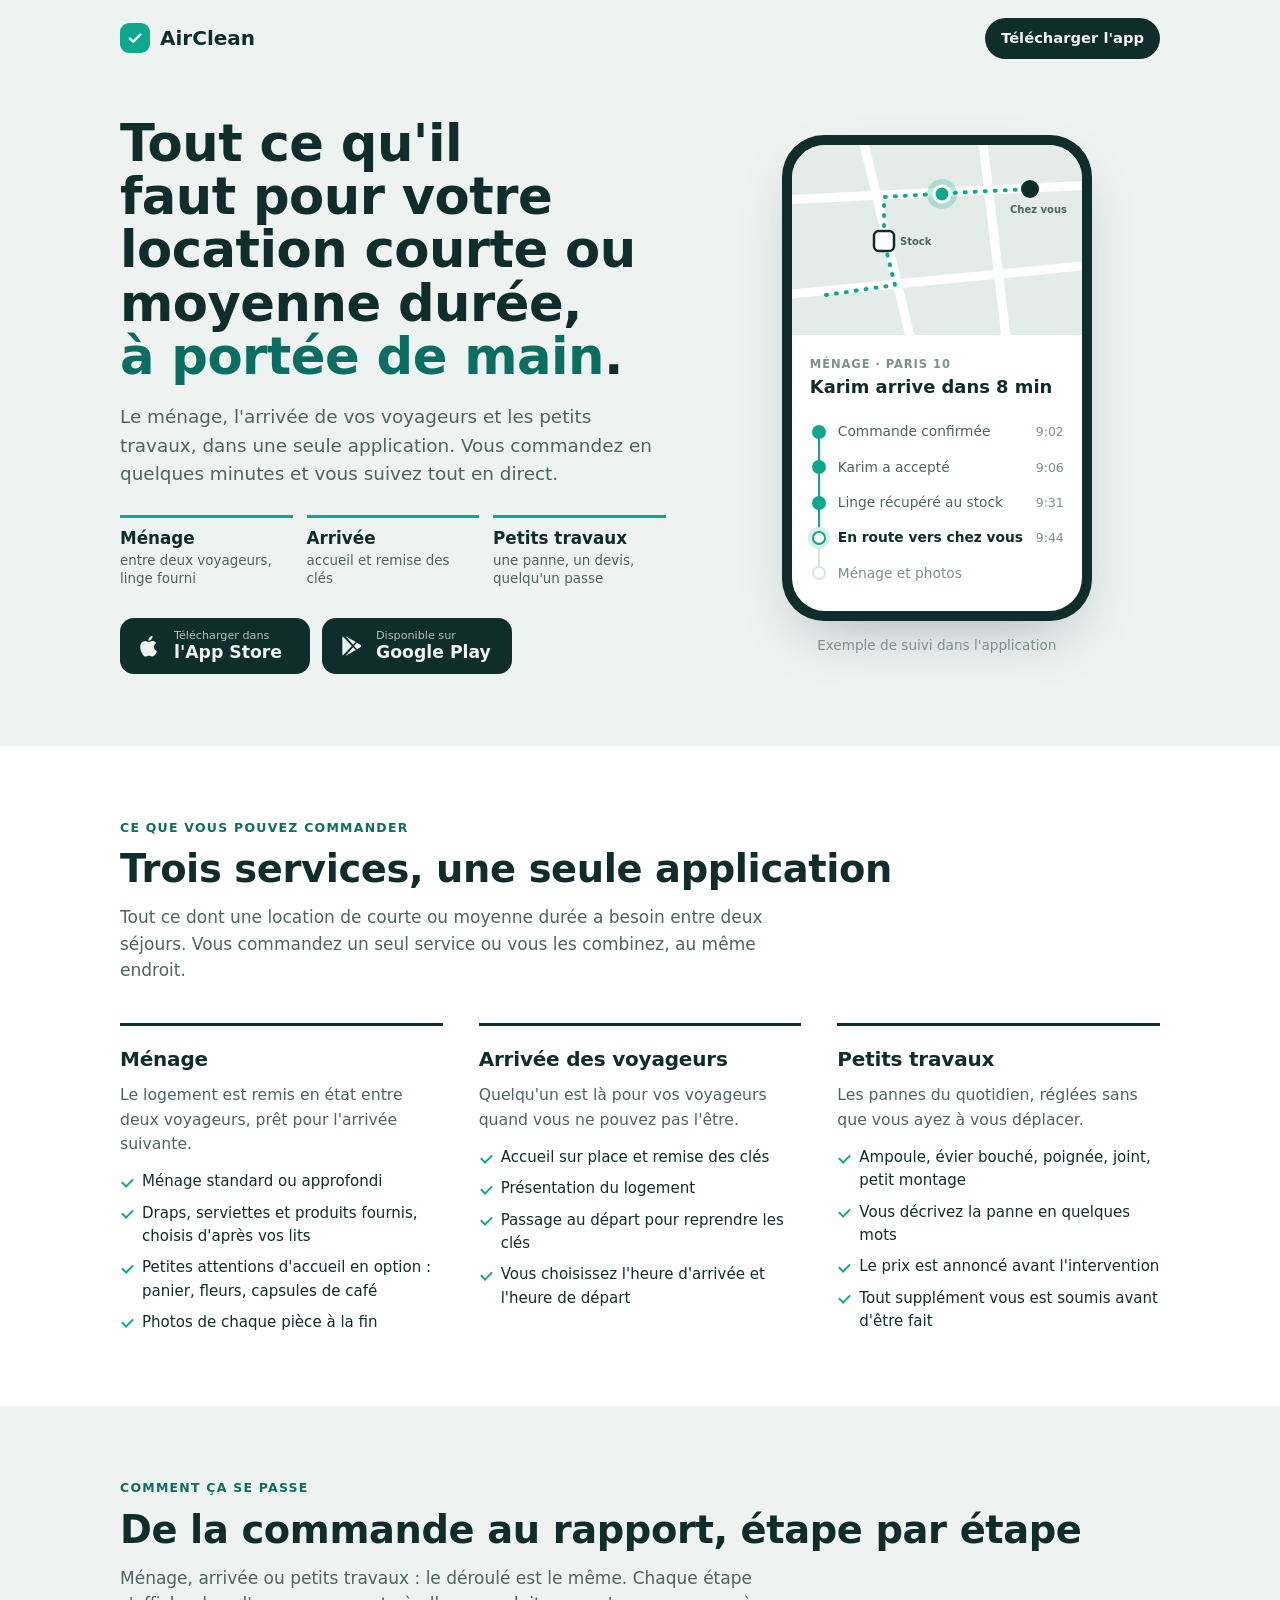
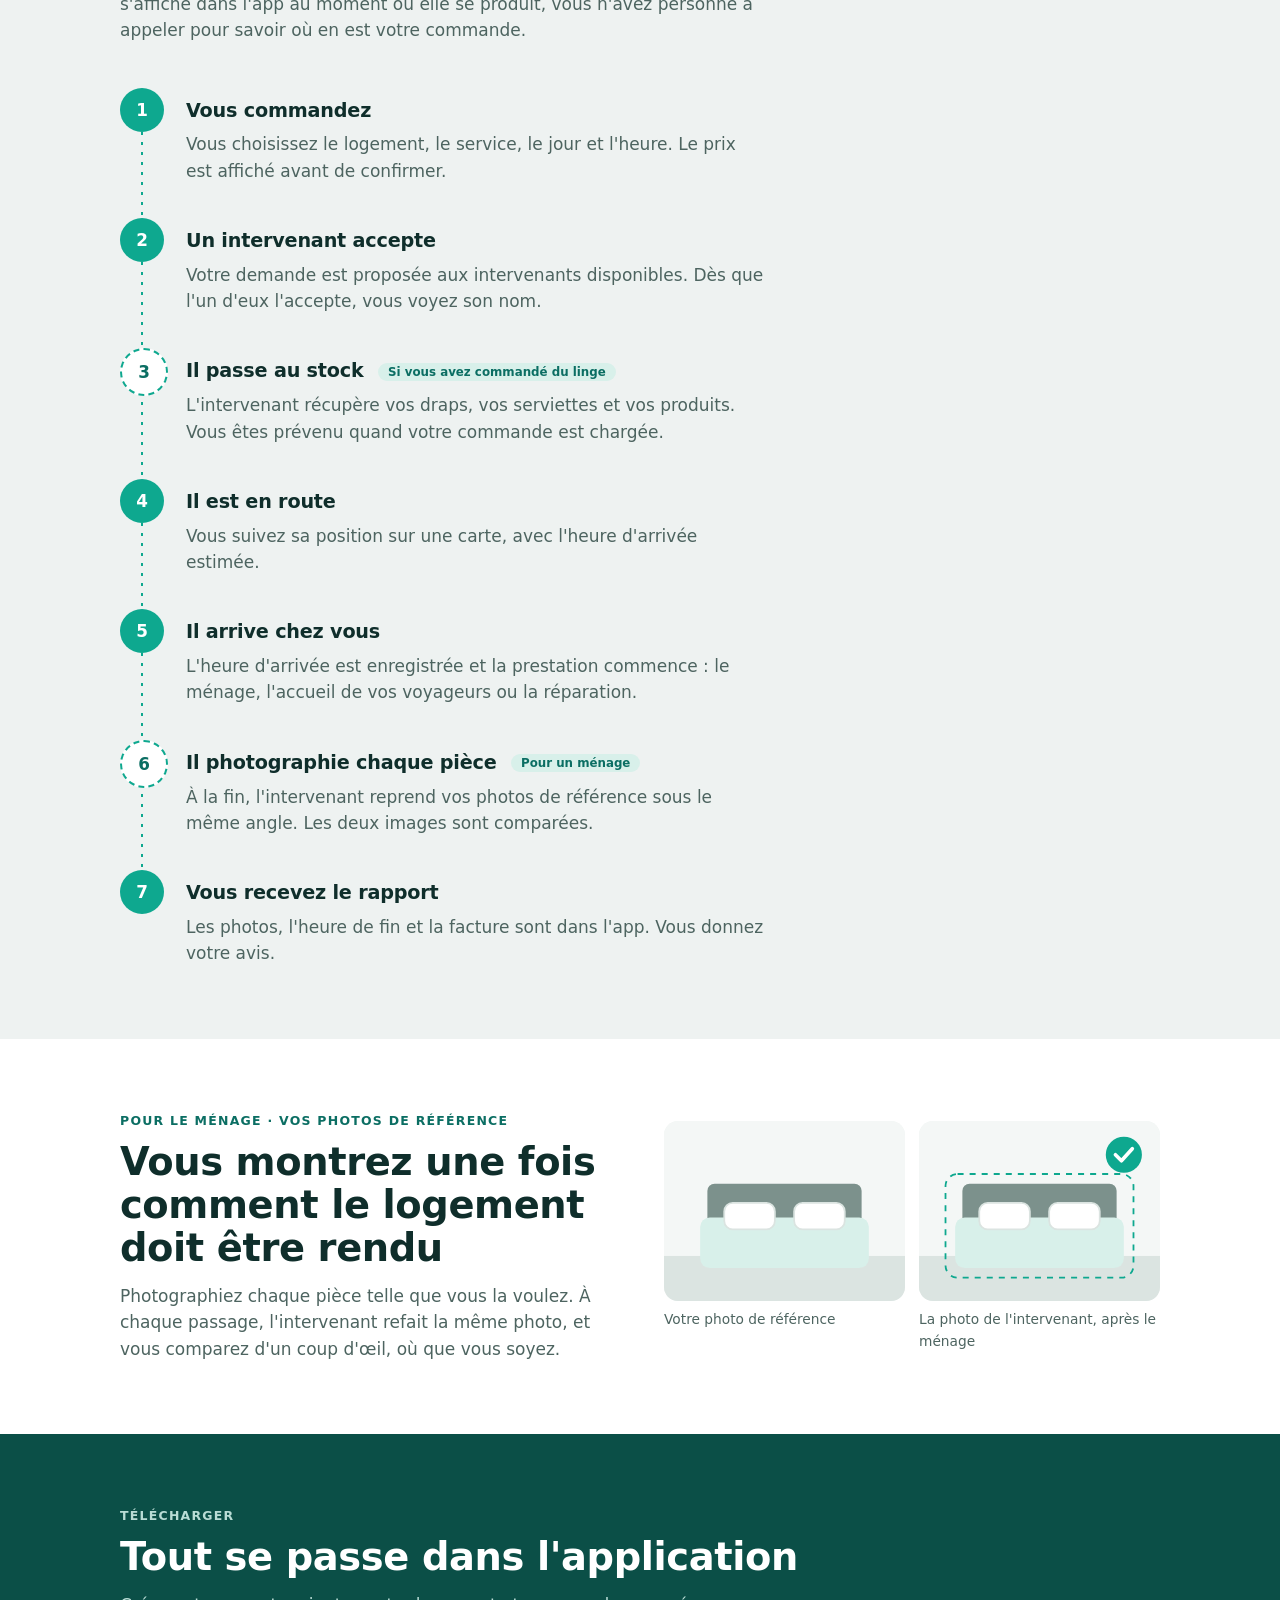
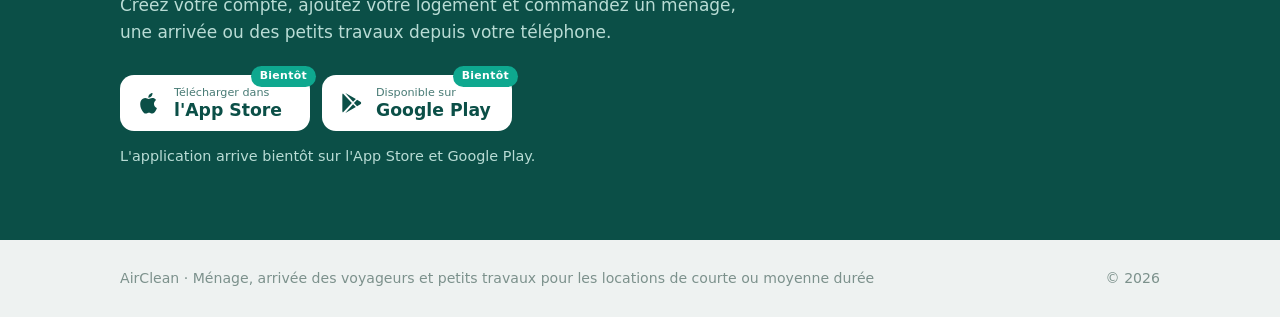
==== commit 7e73e616: "Add files via upload" ====
--- a/index.html
+++ b/index.html
@@ -4,7 +4,7 @@
 <meta charset="utf-8">
 <meta name="viewport" content="width=device-width, initial-scale=1, viewport-fit=cover">
 <title>AirClean</title>
-<meta name="description" content="Le ménage, l'arrivée des voyageurs et les petits travaux de votre location de courte durée, dans une seule application. Vous commandez en quelques minutes et vous suivez tout en direct.">
+<meta name="description" content="Le ménage, l'arrivée des voyageurs et les petits travaux de votre location de courte ou moyenne durée, dans une seule application. Vous commandez en quelques minutes et vous suivez tout en direct.">
 <link rel="icon" href="icon.svg" type="image/svg+xml">
 <style>
 /* Mise en page : une colonne large et calme ; le parcours de l'intervenant est dessiné comme un
@@ -84,7 +84,7 @@
   display: grid; grid-template-columns: minmax(0, 1.1fr) minmax(0, .9fr);
   gap: 48px; align-items: center; padding-block: 40px 72px;
 }
-.hero h1 { font-size: clamp(2.2rem, 5vw, 3.6rem); line-height: 1.04; font-weight: 800; }
+.hero h1 { font-size: clamp(2rem, 4.4vw, 3.2rem); line-height: 1.04; font-weight: 800; }
 .hero h1 em { font-style: normal; color: var(--brand-deep); }
 .lede { margin-top: 20px; font-size: 1.15rem; color: var(--ink-2); max-width: 34em; }
 .trio { list-style: none; margin: 26px 0 0; padding: 0; display: grid; grid-template-columns: repeat(3, minmax(0, 1fr)); gap: 14px; max-width: 34em; }
@@ -243,7 +243,7 @@
   <div class="hero">
     <div class="wrap">
       <div>
-        <h1>Tout ce qu'il faut pour votre location, <em>à portée de main</em>.</h1>
+        <h1>Tout ce qu'il faut pour votre location courte ou moyenne durée, <em>à portée de main</em>.</h1>
         <p class="lede">Le ménage, l'arrivée de vos voyageurs et les petits travaux, dans une seule application. Vous commandez en quelques minutes et vous suivez tout en direct.</p>
         <ul class="trio">
           <li><a href="#menage"><b>Ménage</b><span>entre deux voyageurs, linge fourni</span></a></li>
@@ -301,7 +301,7 @@
     <div class="wrap">
       <p class="eyebrow">Ce que vous pouvez commander</p>
       <h2>Trois services, une seule application</h2>
-      <p class="intro">Tout ce dont une location de courte durée a besoin entre deux séjours. Vous commandez un seul service ou vous les combinez, au même endroit.</p>
+      <p class="intro">Tout ce dont une location de courte ou moyenne durée a besoin entre deux séjours. Vous commandez un seul service ou vous les combinez, au même endroit.</p>
       <div class="three">
         <div id="menage">
           <h3>Ménage</h3>
@@ -444,7 +444,7 @@
 
 <footer>
   <div class="wrap">
-    <span>AirClean · Ménage, arrivée des voyageurs et petits travaux pour les locations de courte durée</span>
+    <span>AirClean · Ménage, arrivée des voyageurs et petits travaux pour les locations de courte ou moyenne durée</span>
     <span>© 2026</span>
   </div>
 </footer>
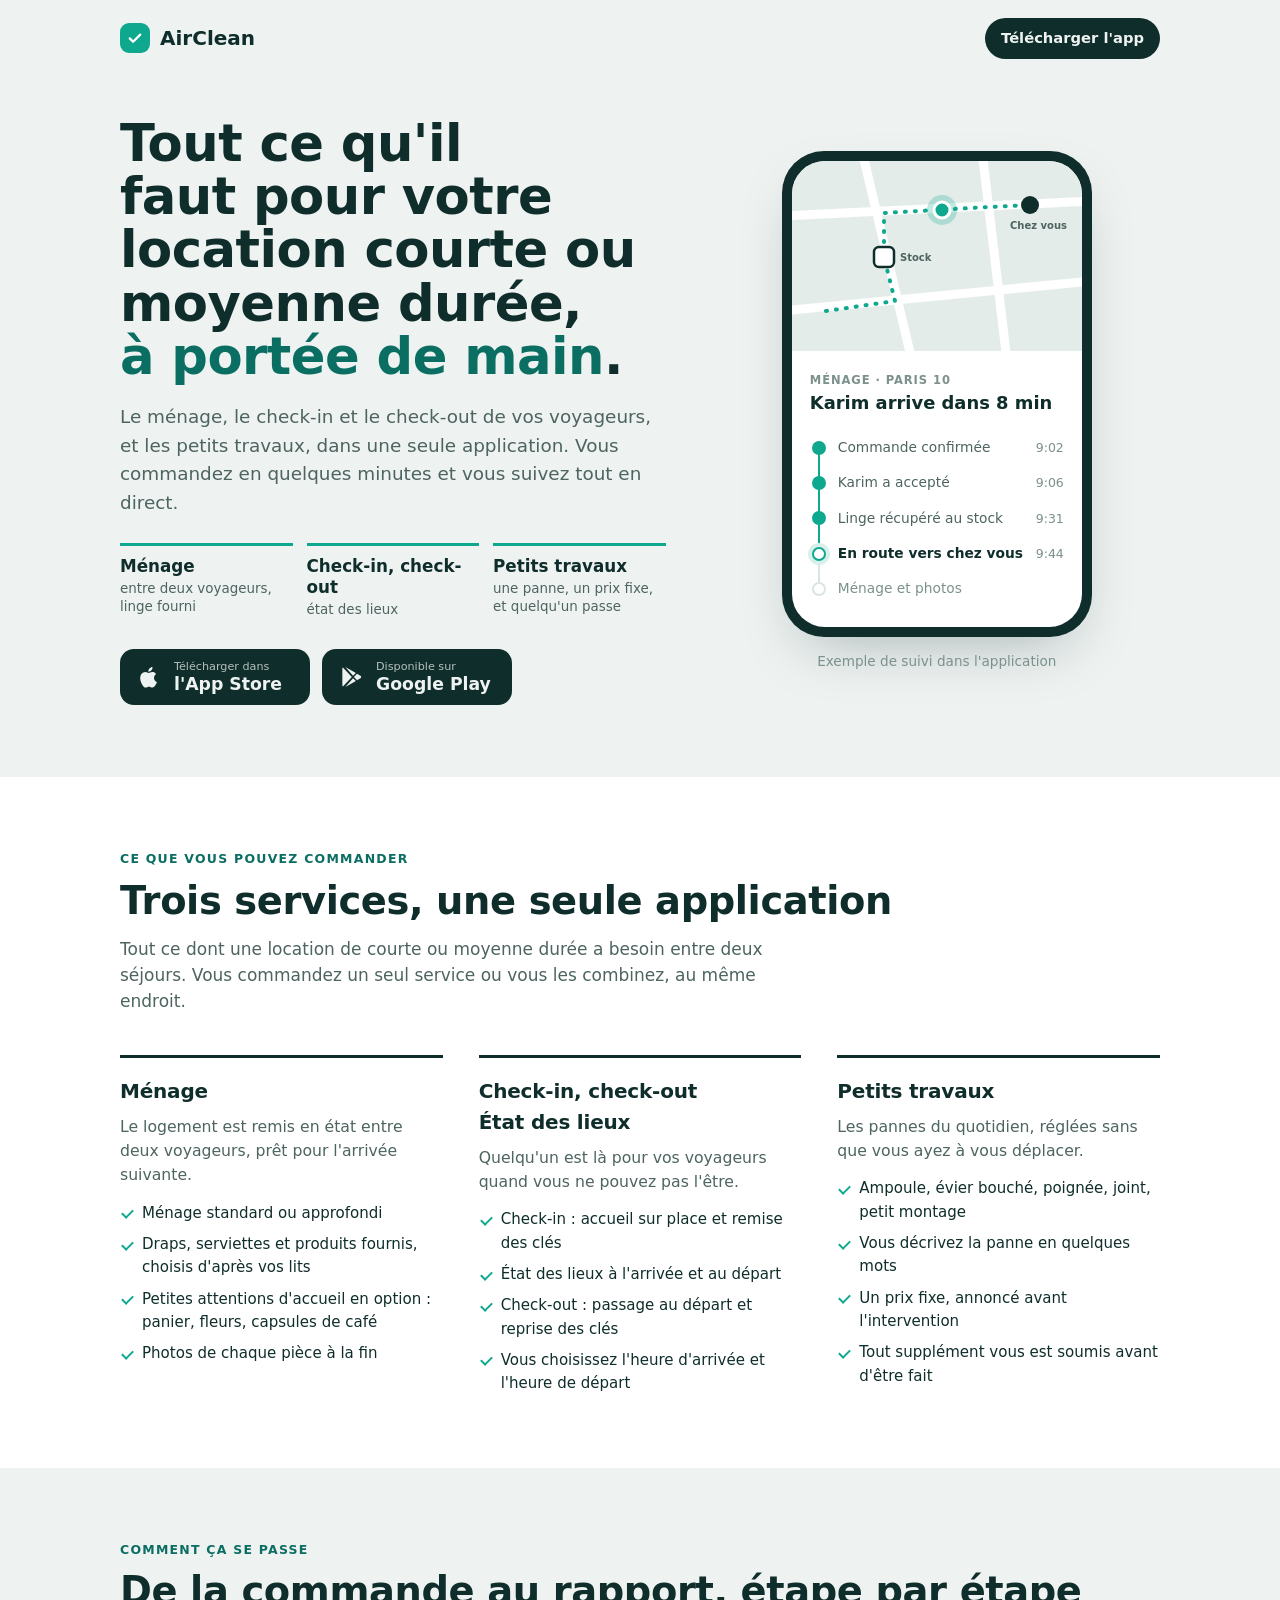
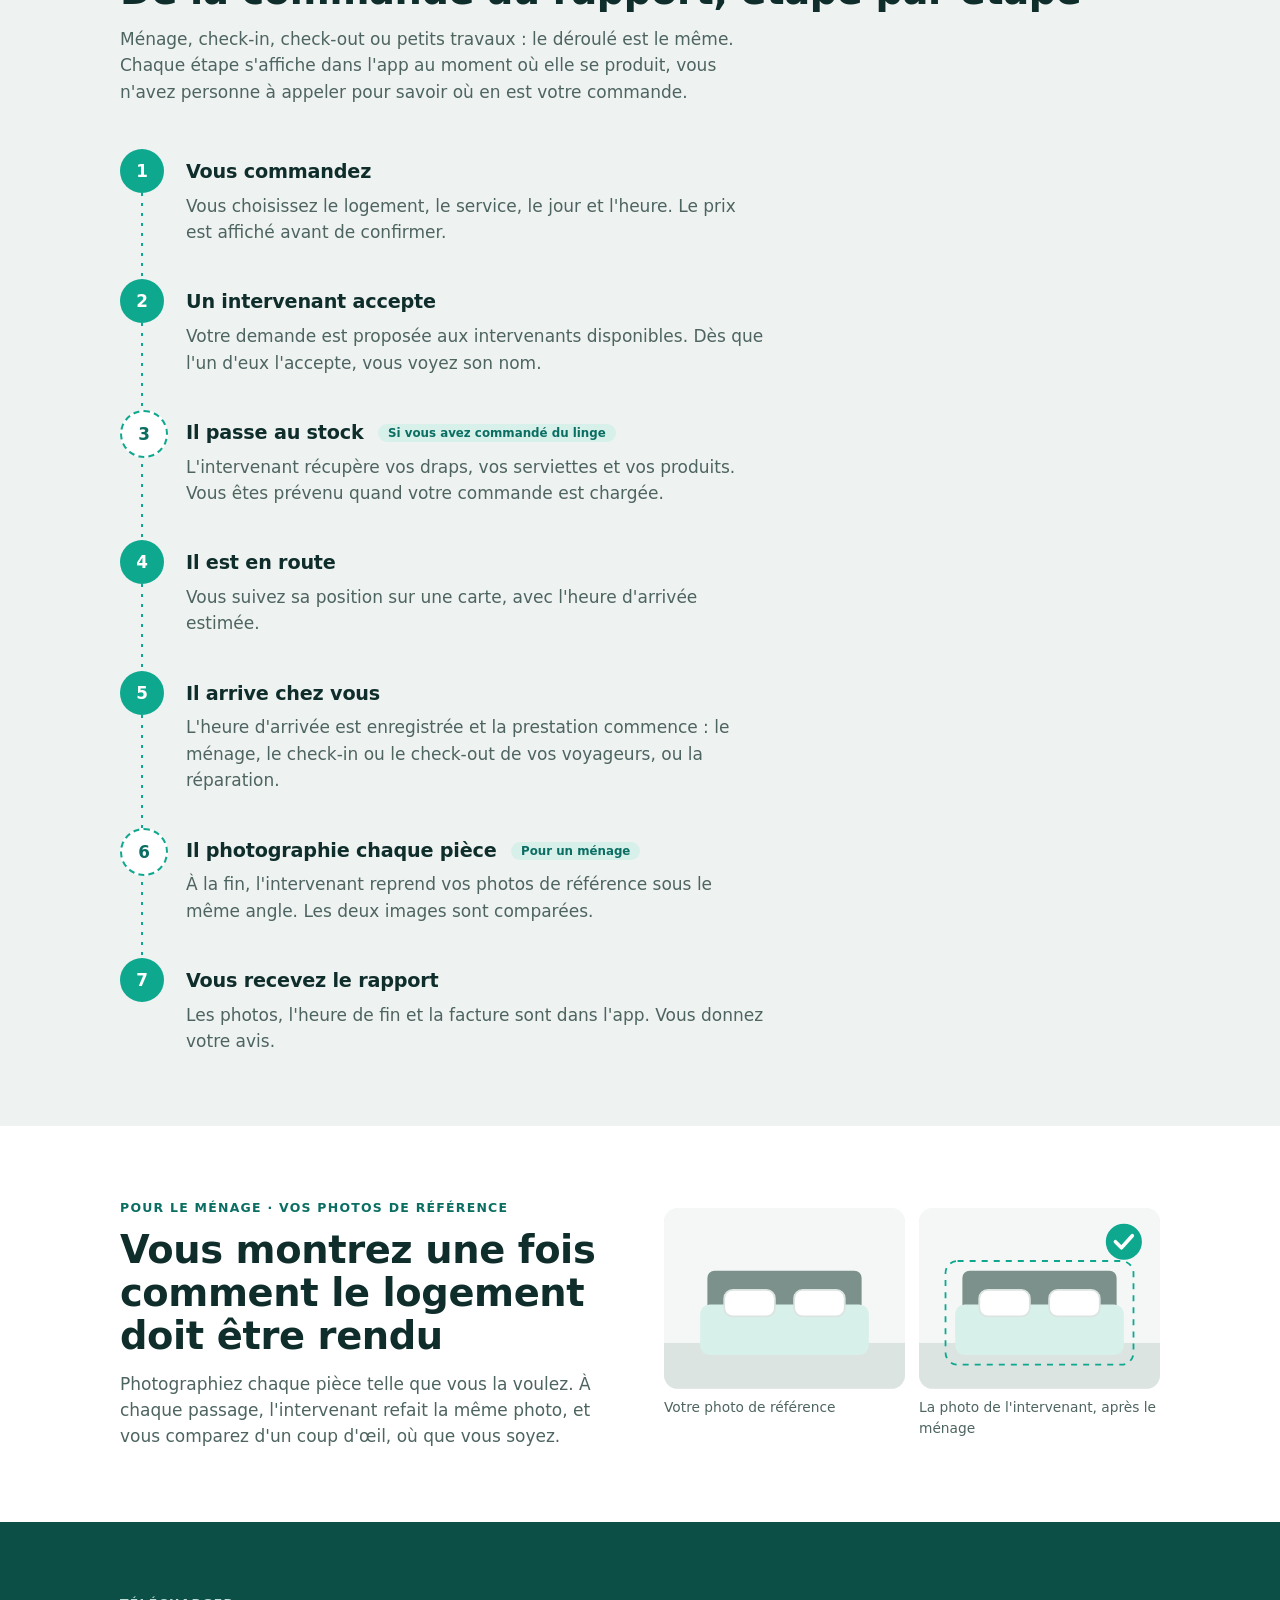
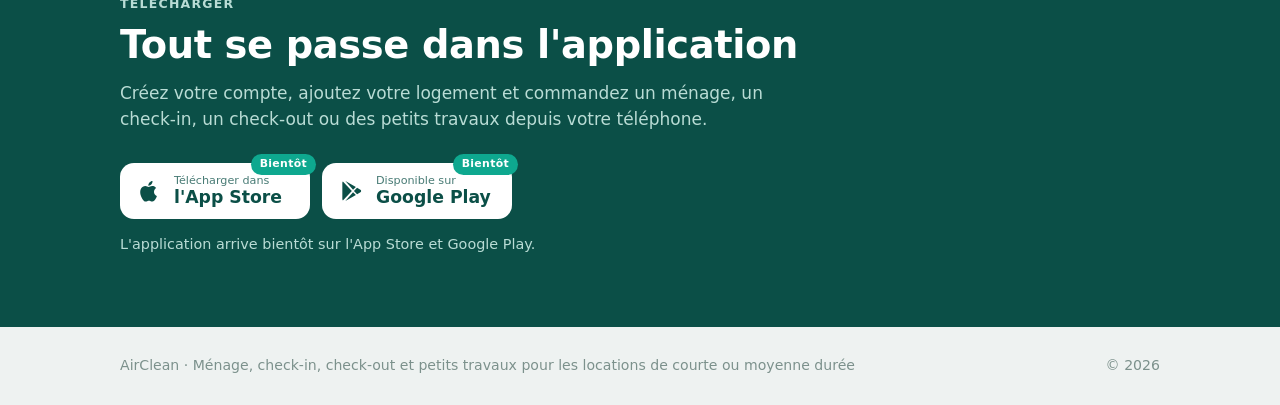
==== commit 5ad80081: "Add files via upload" ====
--- a/index.html
+++ b/index.html
@@ -4,7 +4,7 @@
 <meta charset="utf-8">
 <meta name="viewport" content="width=device-width, initial-scale=1, viewport-fit=cover">
 <title>AirClean</title>
-<meta name="description" content="Le ménage, l'arrivée des voyageurs et les petits travaux de votre location de courte ou moyenne durée, dans une seule application. Vous commandez en quelques minutes et vous suivez tout en direct.">
+<meta name="description" content="Le ménage, le check-in et le check-out avec état des lieux, et les petits travaux de votre location de courte ou moyenne durée, dans une seule application. Vous commandez en quelques minutes et vous suivez tout en direct.">
 <link rel="icon" href="icon.svg" type="image/svg+xml">
 <style>
 /* Mise en page : une colonne large et calme ; le parcours de l'intervenant est dessiné comme un
@@ -244,11 +244,11 @@
     <div class="wrap">
       <div>
         <h1>Tout ce qu'il faut pour votre location courte ou moyenne durée, <em>à portée de main</em>.</h1>
-        <p class="lede">Le ménage, l'arrivée de vos voyageurs et les petits travaux, dans une seule application. Vous commandez en quelques minutes et vous suivez tout en direct.</p>
+        <p class="lede">Le ménage, le check-in et le check-out de vos voyageurs, et les petits travaux, dans une seule application. Vous commandez en quelques minutes et vous suivez tout en direct.</p>
         <ul class="trio">
           <li><a href="#menage"><b>Ménage</b><span>entre deux voyageurs, linge fourni</span></a></li>
-          <li><a href="#arrivee"><b>Arrivée</b><span>accueil et remise des clés</span></a></li>
-          <li><a href="#travaux"><b>Petits travaux</b><span>une panne, un devis, quelqu'un passe</span></a></li>
+          <li><a href="#checkin"><b>Check-in, check-out</b><span>état des lieux</span></a></li>
+          <li><a href="#travaux"><b>Petits travaux</b><span>une panne, un prix fixe, et quelqu'un passe</span></a></li>
         </ul>
         <div class="stores">
           <a class="store" data-store="ios" href="#telecharger">
@@ -313,13 +313,13 @@
             <li>Photos de chaque pièce à la fin</li>
           </ul>
         </div>
-        <div id="arrivee">
-          <h3>Arrivée des voyageurs</h3>
+        <div id="checkin">
+          <h3>Check-in, check-out<br>État des lieux</h3>
           <p>Quelqu'un est là pour vos voyageurs quand vous ne pouvez pas l'être.</p>
           <ul>
-            <li>Accueil sur place et remise des clés</li>
-            <li>Présentation du logement</li>
-            <li>Passage au départ pour reprendre les clés</li>
+            <li>Check-in : accueil sur place et remise des clés</li>
+            <li>État des lieux à l'arrivée et au départ</li>
+            <li>Check-out : passage au départ et reprise des clés</li>
             <li>Vous choisissez l'heure d'arrivée et l'heure de départ</li>
           </ul>
         </div>
@@ -329,7 +329,7 @@
           <ul>
             <li>Ampoule, évier bouché, poignée, joint, petit montage</li>
             <li>Vous décrivez la panne en quelques mots</li>
-            <li>Le prix est annoncé avant l'intervention</li>
+            <li>Un prix fixe, annoncé avant l'intervention</li>
             <li>Tout supplément vous est soumis avant d'être fait</li>
           </ul>
         </div>
@@ -341,7 +341,7 @@
     <div class="wrap">
       <p class="eyebrow">Comment ça se passe</p>
       <h2>De la commande au rapport, étape par étape</h2>
-      <p class="intro">Ménage, arrivée ou petits travaux : le déroulé est le même. Chaque étape s'affiche dans l'app au moment où elle se produit, vous n'avez personne à appeler pour savoir où en est votre commande.</p>
+      <p class="intro">Ménage, check-in, check-out ou petits travaux : le déroulé est le même. Chaque étape s'affiche dans l'app au moment où elle se produit, vous n'avez personne à appeler pour savoir où en est votre commande.</p>
 
       <ol class="route-list">
         <li>
@@ -371,7 +371,7 @@
         <li>
           <div>
             <h3>Il arrive chez vous</h3>
-            <p>L'heure d'arrivée est enregistrée et la prestation commence : le ménage, l'accueil de vos voyageurs ou la réparation.</p>
+            <p>L'heure d'arrivée est enregistrée et la prestation commence : le ménage, le check-in ou le check-out de vos voyageurs, ou la réparation.</p>
           </div>
         </li>
         <li class="detour">
@@ -426,7 +426,7 @@
     <div class="wrap">
       <p class="eyebrow">Télécharger</p>
       <h2>Tout se passe dans l'application</h2>
-      <p class="intro">Créez votre compte, ajoutez votre logement et commandez un ménage, une arrivée ou des petits travaux depuis votre téléphone.</p>
+      <p class="intro">Créez votre compte, ajoutez votre logement et commandez un ménage, un check-in, un check-out ou des petits travaux depuis votre téléphone.</p>
       <div class="stores">
         <a class="store" data-store="ios" data-final href="#telecharger">
           <svg viewBox="0 0 24 24" aria-hidden="true"><path d="M16.6 12.7c0-2.3 1.9-3.4 2-3.5-1.1-1.6-2.8-1.8-3.4-1.8-1.4-.2-2.8.8-3.5.8-.7 0-1.9-.8-3.1-.8-1.6 0-3.1.9-3.9 2.4-1.7 2.9-.4 7.2 1.2 9.5.8 1.2 1.7 2.4 3 2.4 1.2-.1 1.7-.8 3.1-.8s1.9.8 3.1.7c1.3 0 2.1-1.2 2.9-2.3.9-1.3 1.3-2.6 1.3-2.7-.1 0-2.7-1-2.7-3.9zM14.3 5.8c.6-.8 1.1-1.9.9-3-.9 0-2.1.6-2.8 1.4-.6.7-1.1 1.8-1 2.9 1.1.1 2.2-.5 2.9-1.3z"/></svg>
@@ -444,7 +444,7 @@
 
 <footer>
   <div class="wrap">
-    <span>AirClean · Ménage, arrivée des voyageurs et petits travaux pour les locations de courte ou moyenne durée</span>
+    <span>AirClean · Ménage, check-in, check-out et petits travaux pour les locations de courte ou moyenne durée</span>
     <span>© 2026</span>
   </div>
 </footer>
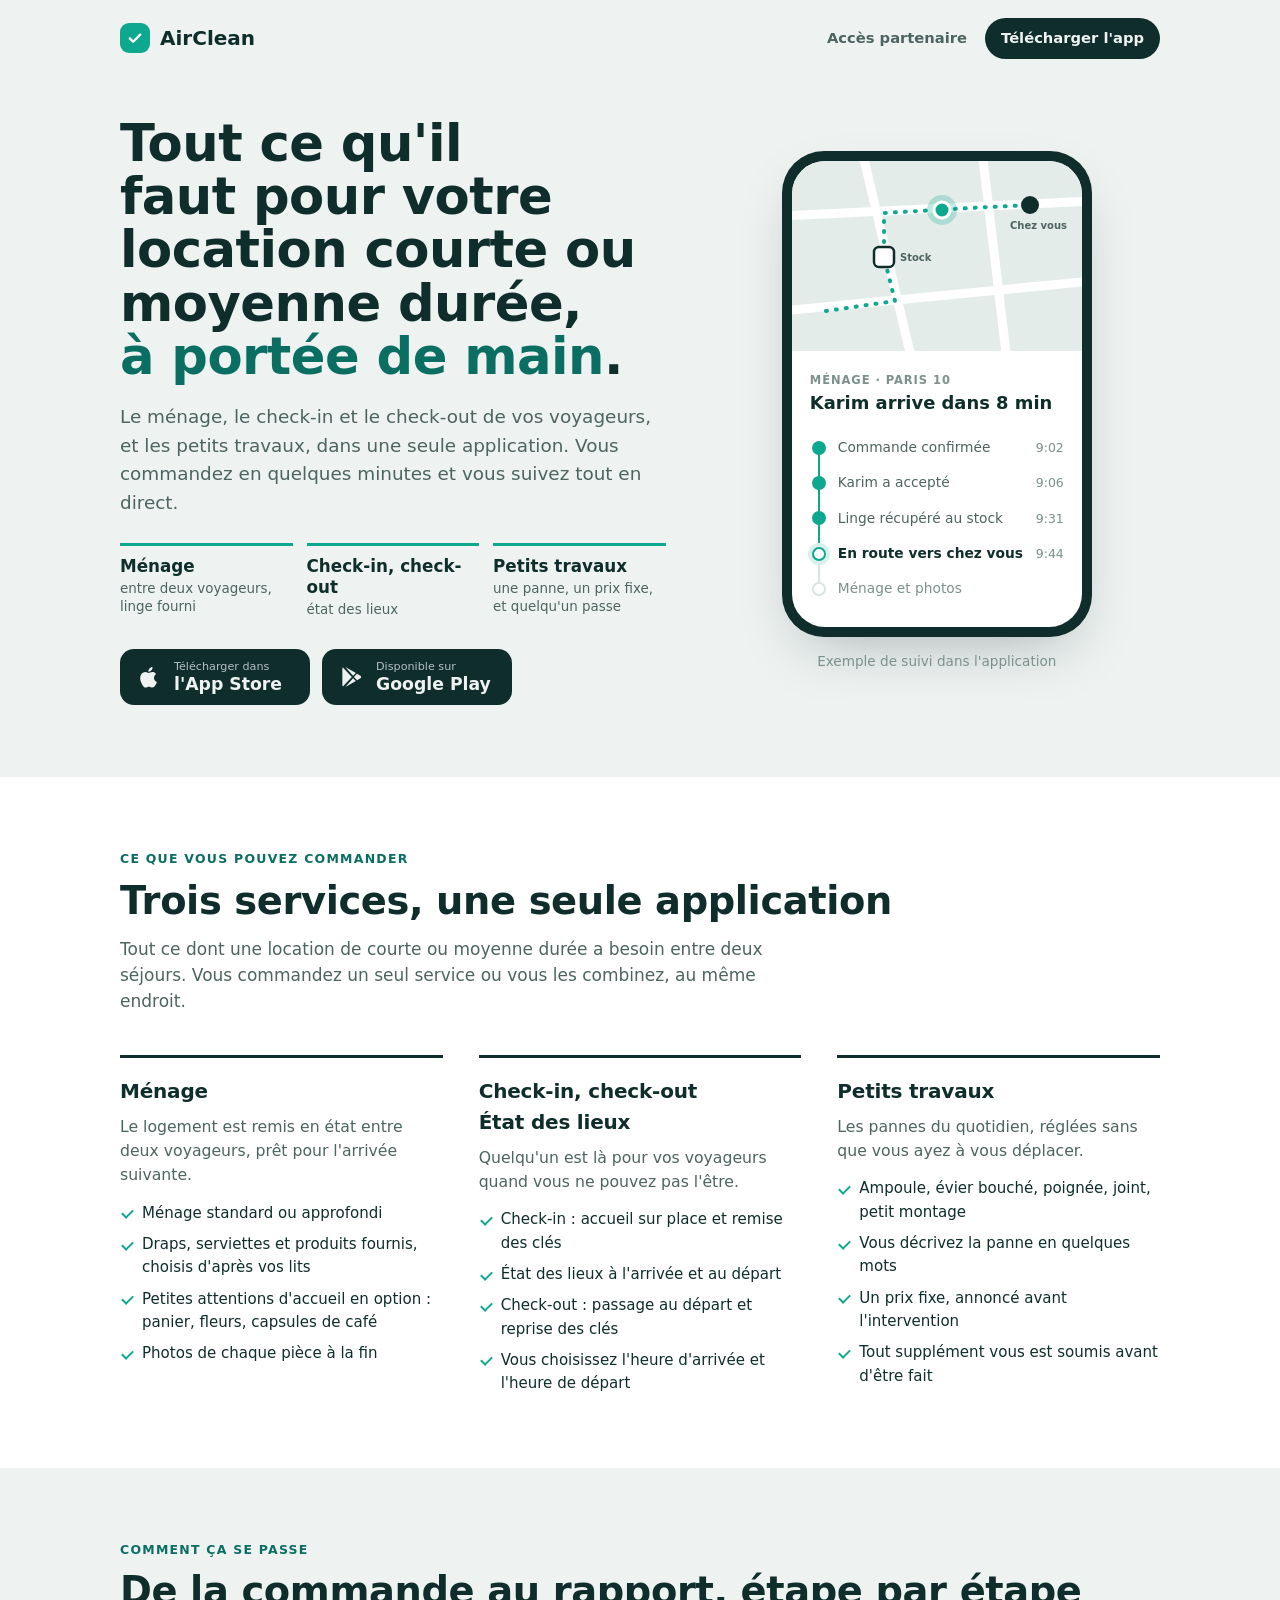
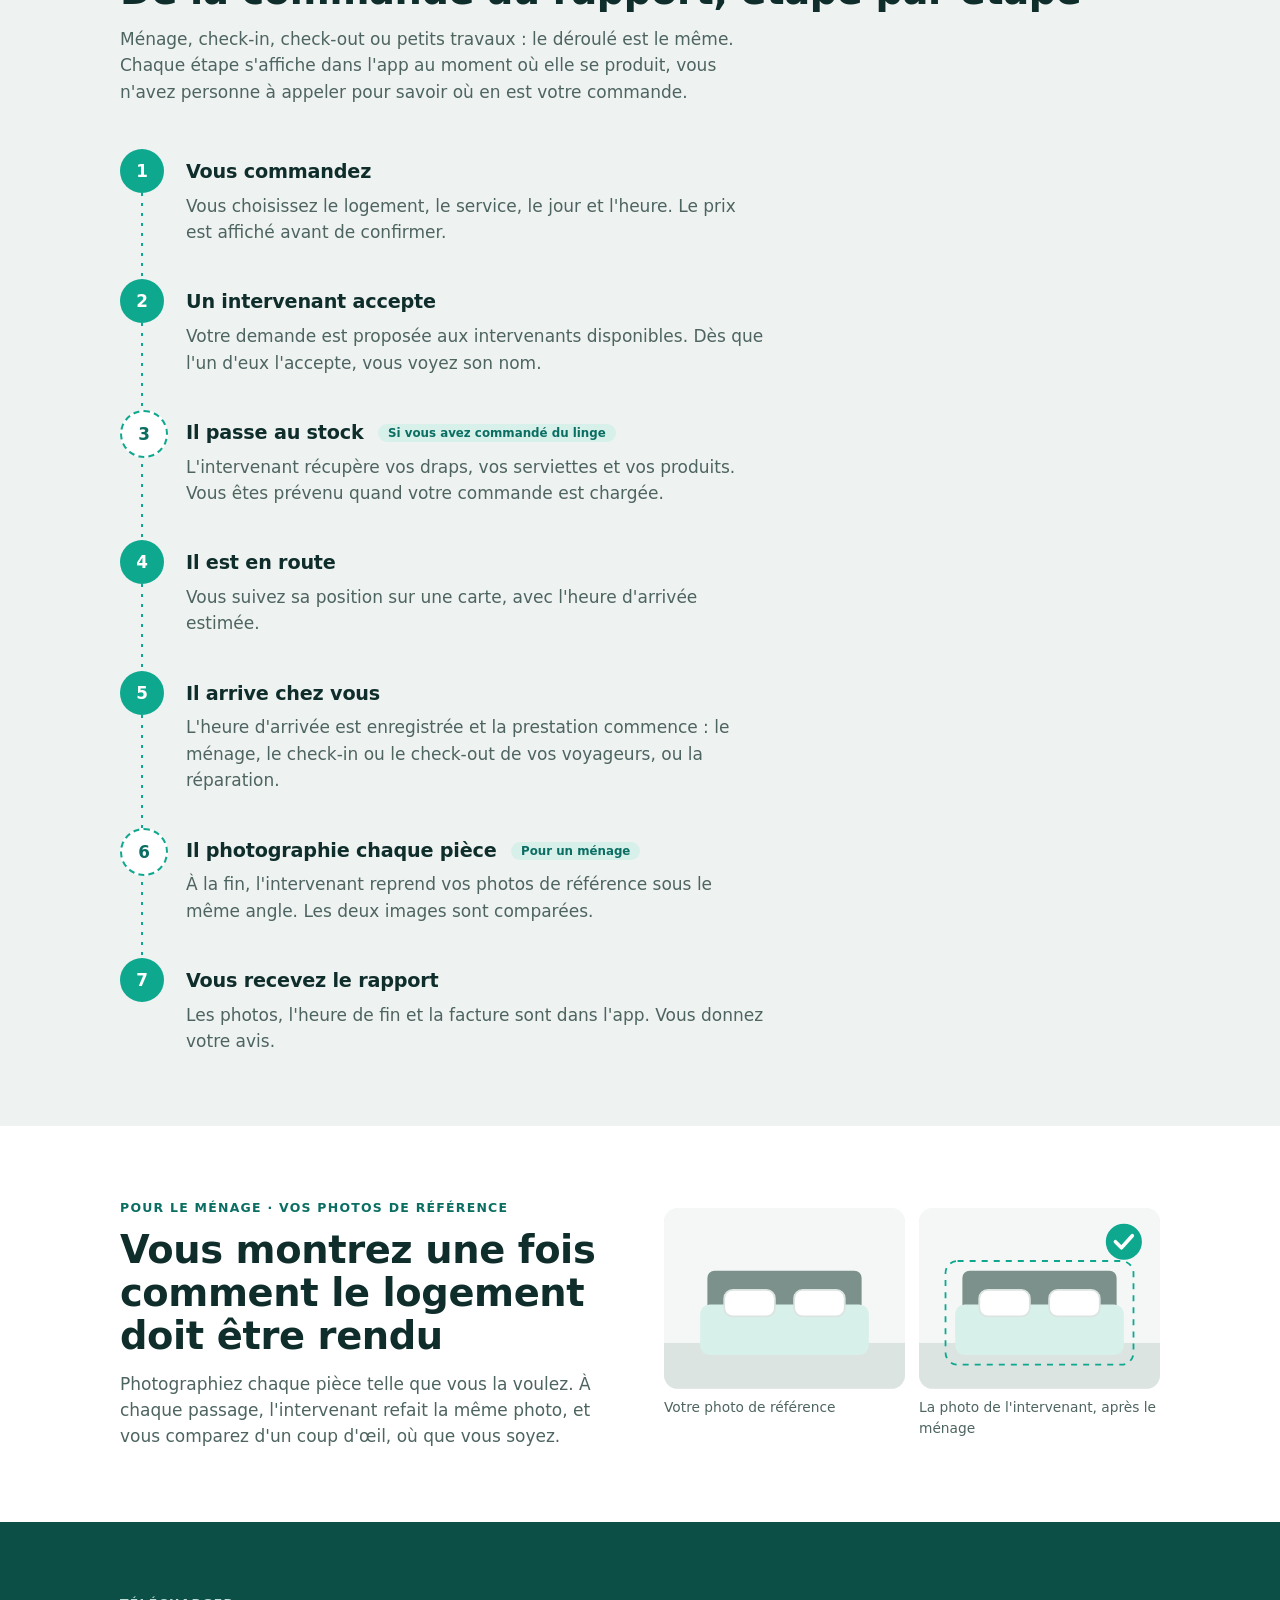
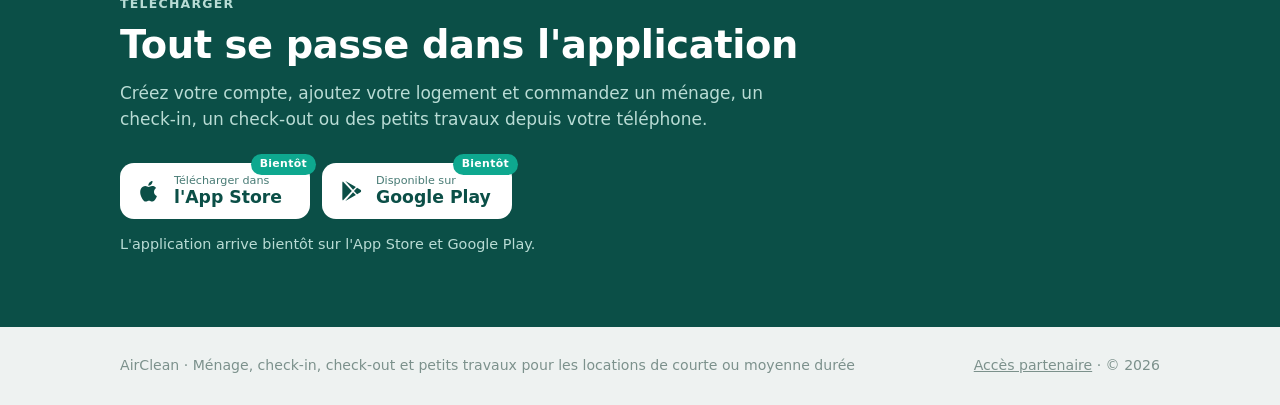
==== commit d65f37bd: "Add files via upload" ====
--- a/index.html
+++ b/index.html
@@ -74,6 +74,9 @@
 .top .wrap { display: flex; align-items: center; justify-content: space-between; gap: 16px; }
 .logo { display: inline-flex; align-items: center; gap: 10px; font: 700 1.25rem var(--display); text-decoration: none; }
 .logo-mark { width: 30px; height: 30px; border-radius: 9px; background: var(--brand); display: grid; place-items: center; }
+.top-links { display: flex; align-items: center; gap: 18px; flex-wrap: wrap; justify-content: flex-end; }
+.partner { font-weight: 600; font-size: .92rem; text-decoration: none; color: var(--ink-2); }
+.partner:hover { color: var(--ink); text-decoration: underline; }
 .pill {
   display: inline-block; padding: 9px 16px; border-radius: 999px; text-decoration: none;
   background: var(--ink); color: var(--bg); font-weight: 600; font-size: .92rem;
@@ -235,7 +238,10 @@
       </span>
       AirClean
     </a>
-    <a class="pill" href="#telecharger">Télécharger l'app</a>
+    <nav class="top-links" aria-label="Accès">
+      <a class="partner" href="partenaires/">Accès partenaire</a>
+      <a class="pill" href="#telecharger">Télécharger l'app</a>
+    </nav>
   </div>
 </header>
 
@@ -445,7 +451,7 @@
 <footer>
   <div class="wrap">
     <span>AirClean · Ménage, check-in, check-out et petits travaux pour les locations de courte ou moyenne durée</span>
-    <span>© 2026</span>
+    <span><a href="partenaires/">Accès partenaire</a> · © 2026</span>
   </div>
 </footer>
 
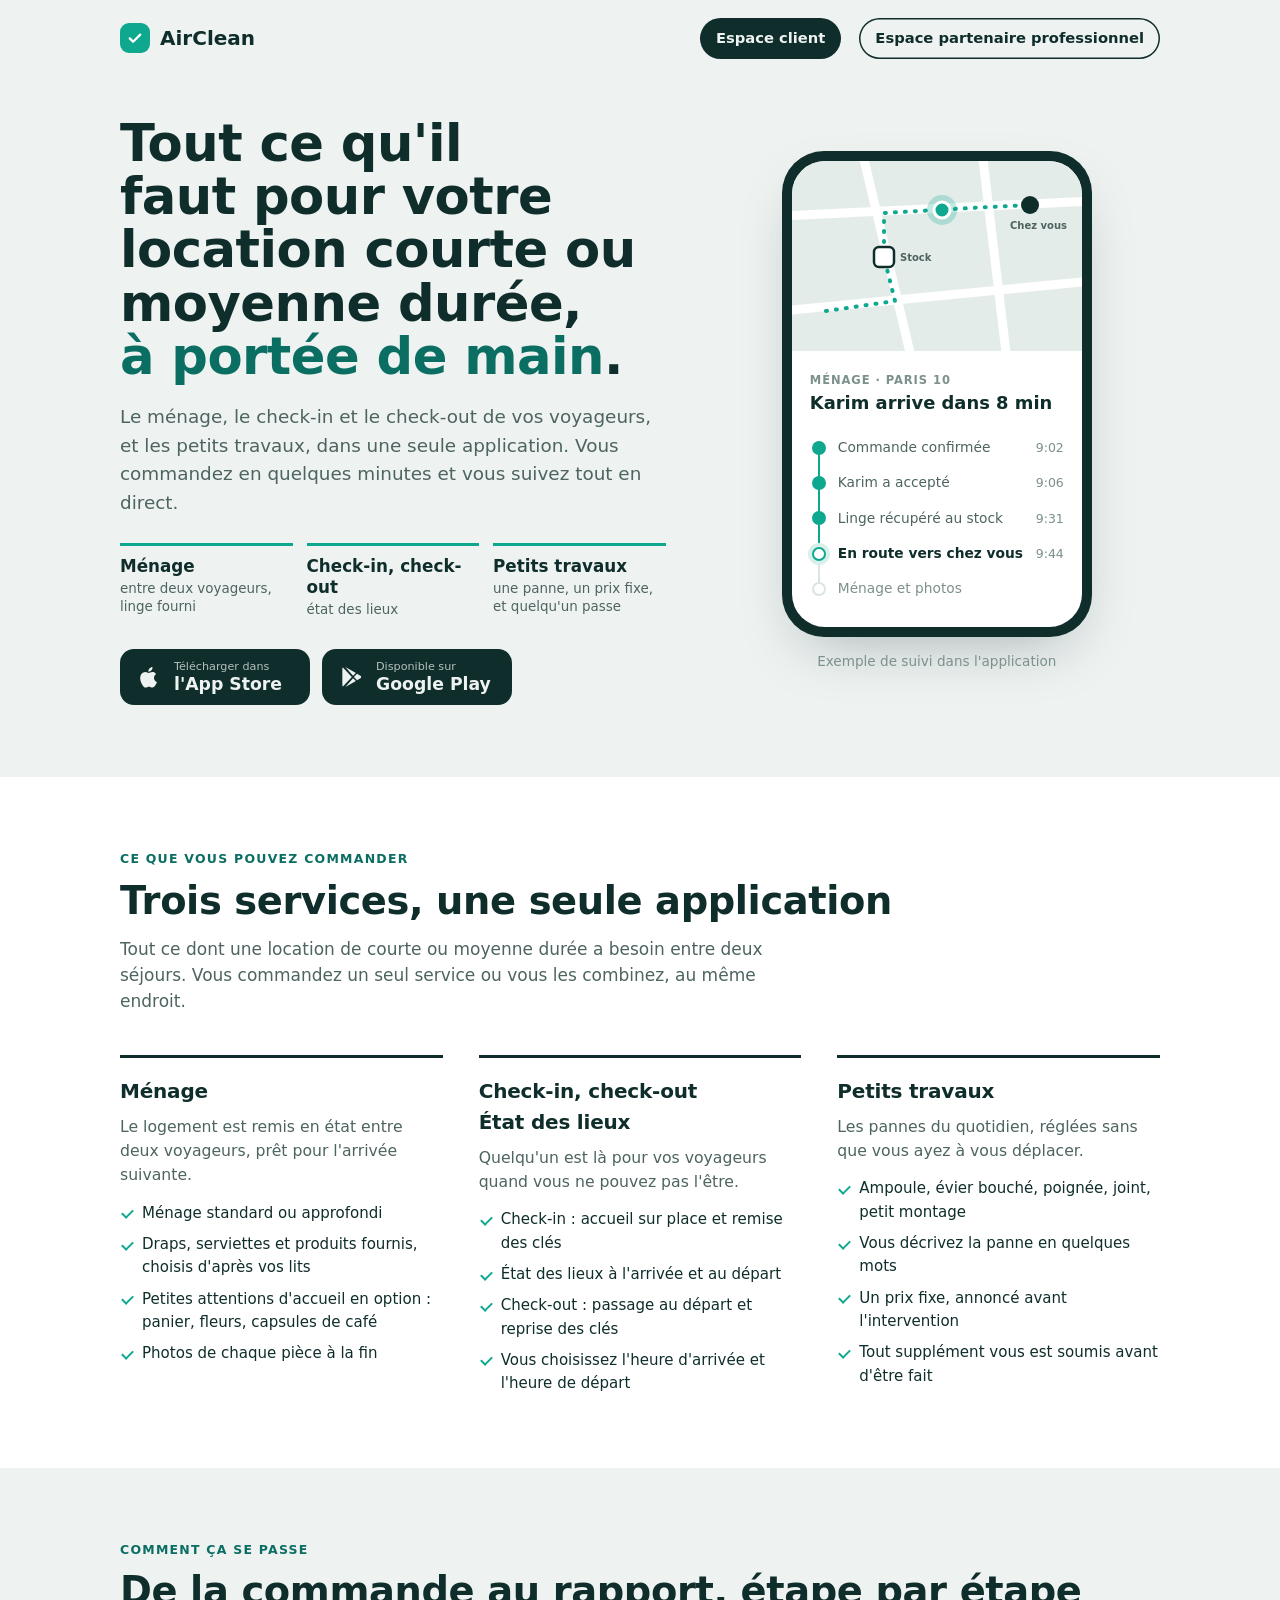
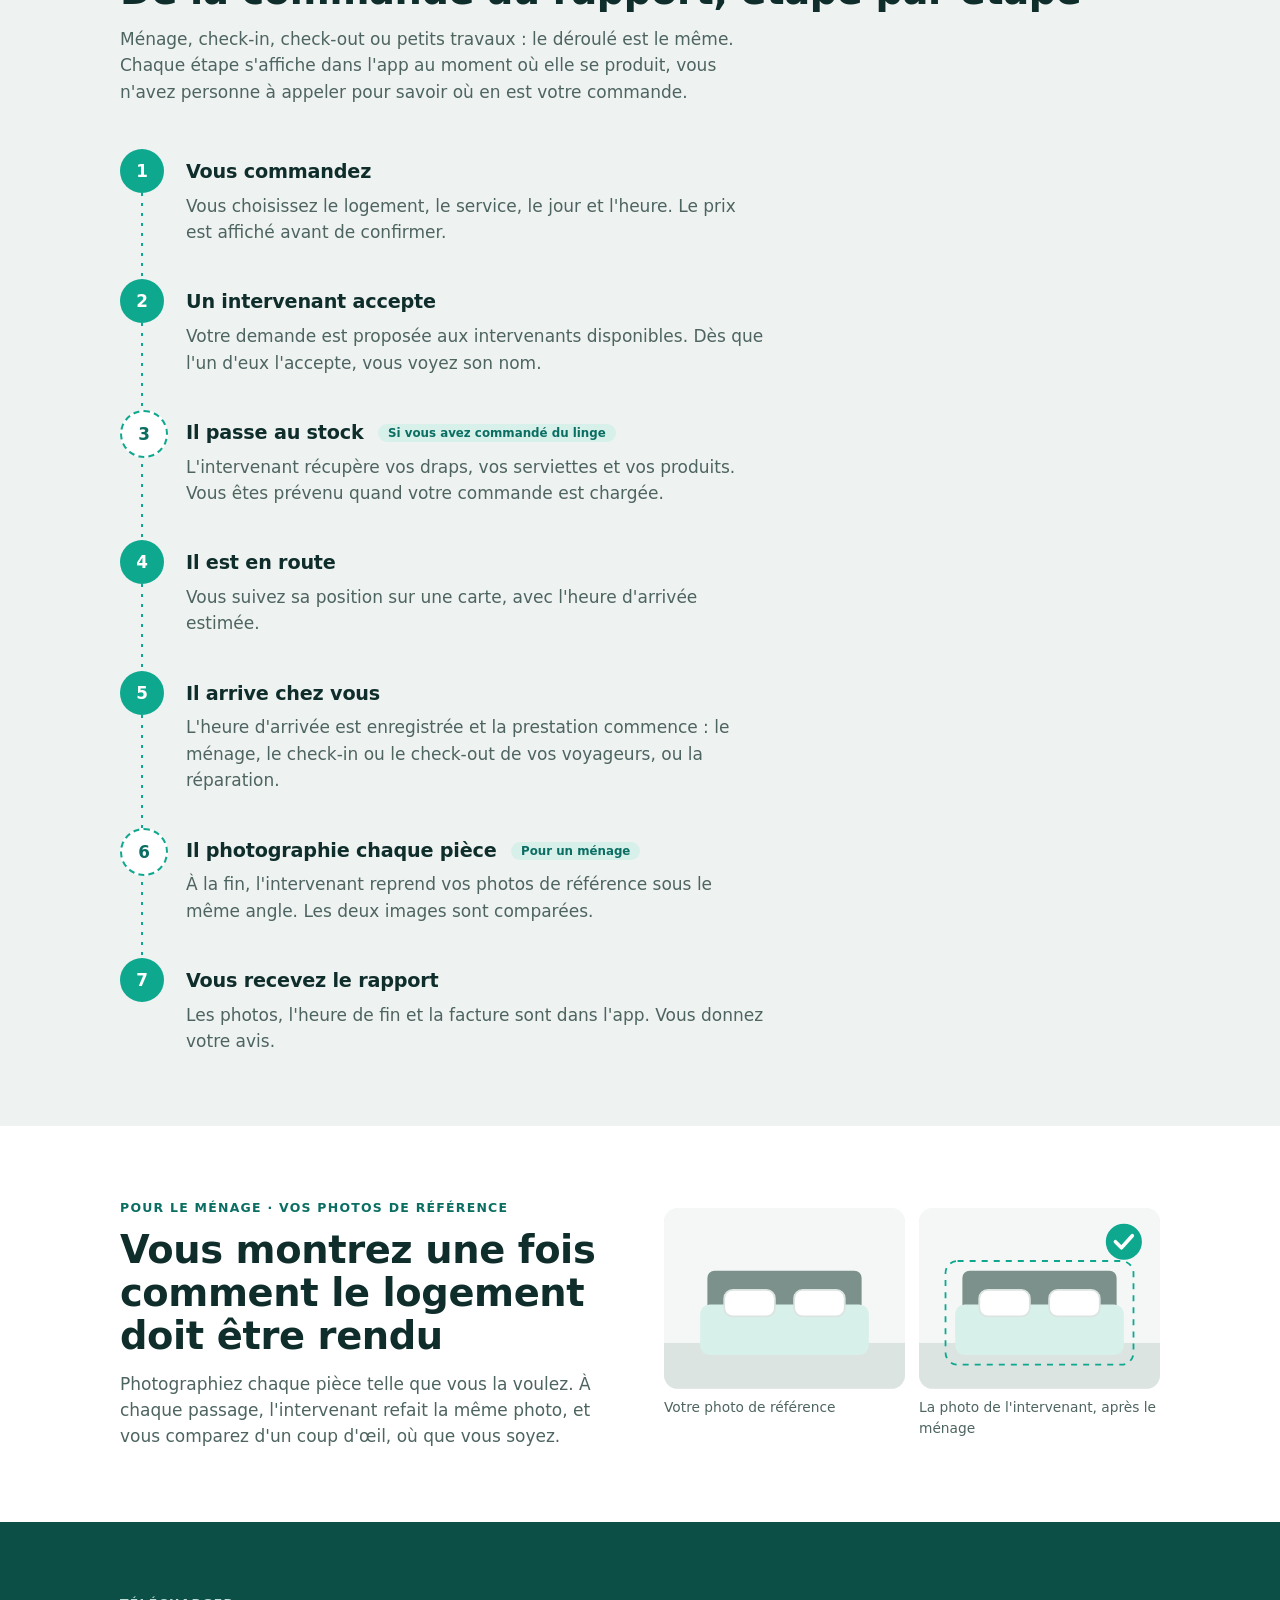
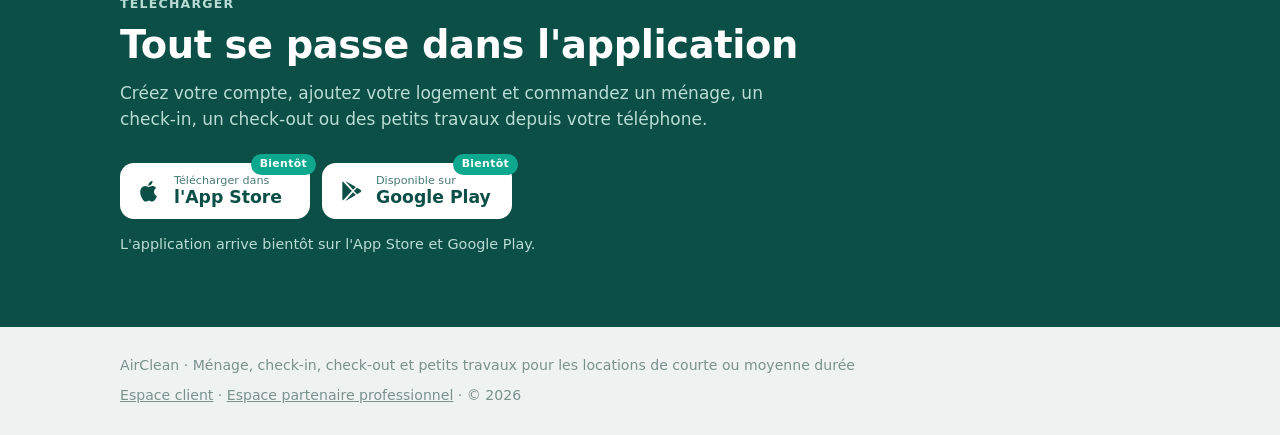
==== commit 8e747841: "Add files via upload" ====
--- a/index.html
+++ b/index.html
@@ -74,7 +74,9 @@
 .top .wrap { display: flex; align-items: center; justify-content: space-between; gap: 16px; }
 .logo { display: inline-flex; align-items: center; gap: 10px; font: 700 1.25rem var(--display); text-decoration: none; }
 .logo-mark { width: 30px; height: 30px; border-radius: 9px; background: var(--brand); display: grid; place-items: center; }
-.top-links { display: flex; align-items: center; gap: 18px; flex-wrap: wrap; justify-content: flex-end; }
+.top-links { display: flex; align-items: center; gap: 10px 18px; flex-wrap: wrap; justify-content: flex-end; }
+@media (max-width: 520px) { .top .wrap { flex-wrap: wrap; } .top-links { width: 100%; justify-content: flex-start; } }
+.pill.pill-ghost { background: transparent; color: var(--ink); box-shadow: inset 0 0 0 1.5px var(--ink); }
 .partner { font-weight: 600; font-size: .92rem; text-decoration: none; color: var(--ink-2); }
 .partner:hover { color: var(--ink); text-decoration: underline; }
 .pill {
@@ -239,8 +241,8 @@
       AirClean
     </a>
     <nav class="top-links" aria-label="Accès">
-      <a class="partner" href="partenaires/">Accès partenaire</a>
-      <a class="pill" href="#telecharger">Télécharger l'app</a>
+      <a class="pill" href="https://airclean-client.pages.dev/">Espace client</a>
+      <a class="pill pill-ghost" href="partenaires/">Espace partenaire professionnel</a>
     </nav>
   </div>
 </header>
@@ -451,7 +453,7 @@
 <footer>
   <div class="wrap">
     <span>AirClean · Ménage, check-in, check-out et petits travaux pour les locations de courte ou moyenne durée</span>
-    <span><a href="partenaires/">Accès partenaire</a> · © 2026</span>
+    <span><a href="https://airclean-client.pages.dev/">Espace client</a> · <a href="partenaires/">Espace partenaire professionnel</a> · © 2026</span>
   </div>
 </footer>
 
